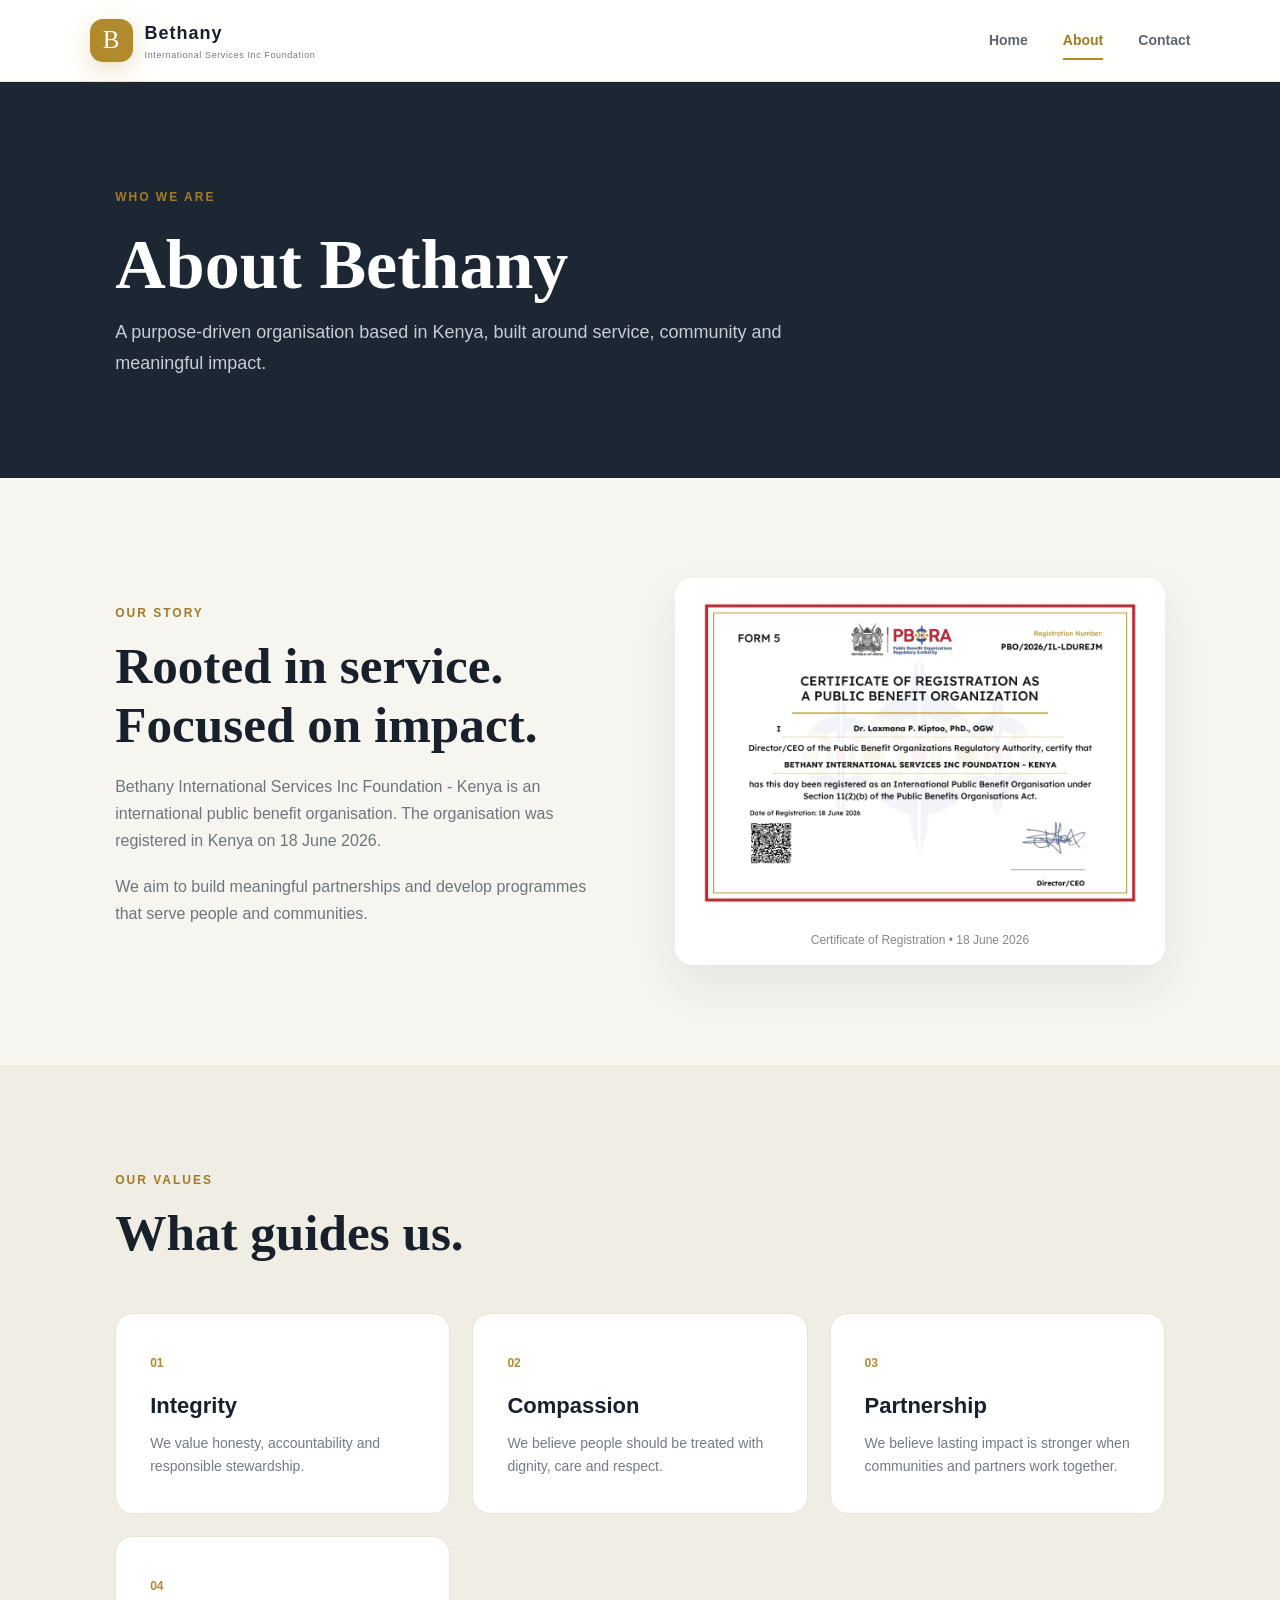
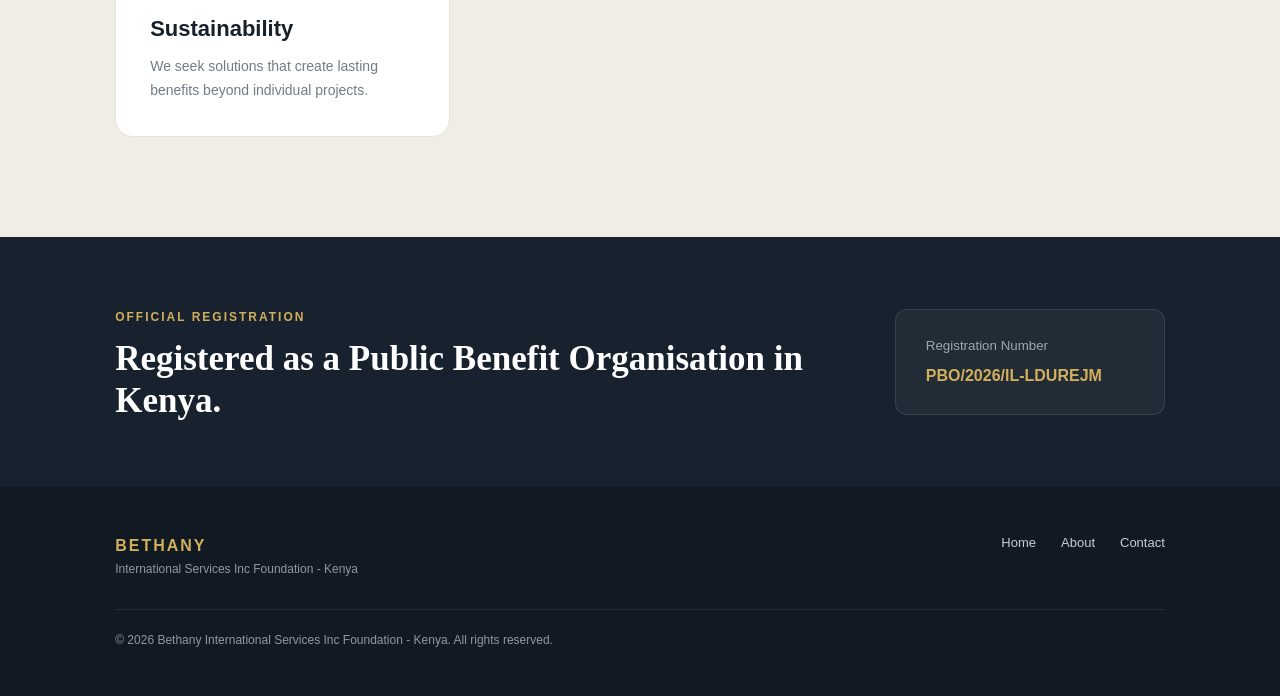
==== about.html @ 99103dca "Move About page to GitHub Pages root" ====
<!DOCTYPE html><html lang="en"><head><meta charset="UTF-8"><meta name="viewport" content="width=device-width, initial-scale=1.0"><title>About | Bethany International Services Inc Foundation</title><link rel="stylesheet" href="Bethany_International_Website/style.css"></head><body><header class="navbar"><a class="brand" href="index.html"><span class="brand-mark">B</span><span><strong>Bethany</strong><small>International Services Inc Foundation</small></span></a><button class="menu-toggle">☰</button><nav><a href="index.html">Home</a><a class="active" href="about.html">About</a><a href="contact.html">Contact</a></nav></header><section class="page-hero"><span class="eyebrow">WHO WE ARE</span><h1>About Bethany</h1><p>A purpose-driven organisation based in Kenya, built around service, community and meaningful impact.</p></section><section class="about-grid section"><div><span class="eyebrow">OUR STORY</span><h2>Rooted in service. Focused on impact.</h2><p>Bethany International Services Inc Foundation - Kenya is an international public benefit organisation. The organisation was registered in Kenya on 18 June 2026.</p><p>We aim to build meaningful partnerships and develop programmes that serve people and communities.</p></div><div class="certificate-box"><img src="Bethany_International_Website/certificate.jpg" alt="Certificate of Registration as a Public Benefit Organisation"><p>Certificate of Registration • 18 June 2026</p></div></section><section class="values section"><div class="section-heading"><span class="eyebrow">OUR VALUES</span><h2>What guides us.</h2></div><div class="cards"><article class="info-card"><span>01</span><h3>Integrity</h3><p>We value honesty, accountability and responsible stewardship.</p></article><article class="info-card"><span>02</span><h3>Compassion</h3><p>We believe people should be treated with dignity, care and respect.</p></article><article class="info-card"><span>03</span><h3>Partnership</h3><p>We believe lasting impact is stronger when communities and partners work together.</p></article><article class="info-card"><span>04</span><h3>Sustainability</h3><p>We seek solutions that create lasting benefits beyond individual projects.</p></article></div></section><section class="registration"><div><span class="eyebrow">OFFICIAL REGISTRATION</span><h2>Registered as a Public Benefit Organisation in Kenya.</h2></div><div class="reg-number"><small>Registration Number</small><strong>PBO/2026/IL-LDUREJM</strong></div></section><footer><div><strong>BETHANY</strong><p>International Services Inc Foundation - Kenya</p></div><div class="footer-links"><a href="index.html">Home</a><a href="about.html">About</a><a href="contact.html">Contact</a></div><p class="copyright">© 2026 Bethany International Services Inc Foundation - Kenya. All rights reserved.</p></footer><script src="Bethany_International_Website/script.js"></script></body></html>
---- Bethany_International_Website/style.css ----
*{box-sizing:border-box;margin:0;padding:0}html{scroll-behavior:smooth}body{font-family:'DM Sans',sans-serif;color:#17202b;background:#f7f5ef;line-height:1.7}a{text-decoration:none;color:inherit}.navbar{height:82px;padding:0 7%;display:flex;align-items:center;justify-content:space-between;background:rgba(255,255,255,.92);backdrop-filter:blur(16px);position:sticky;top:0;z-index:20;border-bottom:1px solid #e8e2d4}.brand{display:flex;align-items:center;gap:12px}.brand-mark{width:43px;height:43px;border-radius:13px;display:grid;place-items:center;background:#b28a2e;color:white;font-family:Georgia;font-size:25px;box-shadow:0 8px 25px #b28a2e44}.brand strong{display:block;font-size:18px;letter-spacing:1px}.brand small{display:block;font-size:9px;letter-spacing:.6px;color:#777}.navbar nav{display:flex;gap:35px}.navbar nav a{font-weight:600;font-size:14px;color:#5d6570;position:relative}.navbar nav a:hover,.navbar nav .active{color:#a27b27}.navbar nav .active:after{content:'';height:2px;background:#b28a2e;position:absolute;left:0;right:0;bottom:-8px}.menu-toggle{display:none;border:0;background:none;font-size:26px}.hero{min-height:650px;padding:90px 9%;display:grid;grid-template-columns:1.3fr .7fr;align-items:center;gap:60px;background:radial-gradient(circle at 80% 25%,#e8ddbd 0,#f7f5ef 35%),#f7f5ef}.eyebrow{color:#a27b27;font-size:12px;font-weight:800;letter-spacing:2px}.hero h1,.page-hero h1{font-family:'Playfair Display',serif;font-size:clamp(50px,7vw,82px);line-height:1.04;margin:20px 0}.hero h1 span{color:#a27b27}.hero p{max-width:650px;color:#65707c;font-size:18px}.hero-buttons{display:flex;gap:15px;margin-top:30px;flex-wrap:wrap}.btn{display:inline-block;padding:14px 24px;border-radius:8px;font-weight:700;transition:.25s}.btn:hover{transform:translateY(-3px)}.primary{background:#a27b27;color:white;box-shadow:0 12px 28px #a27b2733}.ghost{border:1px solid #cfc6b3;color:#4e5660}.light{background:white;color:#8d691f}.hero-card{position:relative;min-height:370px;padding:55px 40px;border-radius:28px;background:#1c2733;color:white;display:flex;flex-direction:column;justify-content:center;box-shadow:0 30px 70px #17202b35;overflow:hidden}.glow{position:absolute;width:260px;height:260px;background:#b28a2e55;filter:blur(60px);top:-90px;right:-80px}.card-icon{font-size:42px;color:#d2af5b;position:relative}.hero-card h3{font-family:'Playfair Display';font-size:35px;margin:15px 0 4px;position:relative}.hero-card p,.hero-card span{color:#bdc5cc;position:relative}.line{width:65px;height:3px;background:#b28a2e;margin:28px 0}.stats{display:grid;grid-template-columns:repeat(4,1fr);background:#1c2733;color:white;padding:32px 9%;gap:20px}.stats div{border-right:1px solid #ffffff22;padding-left:25px}.stats div:last-child{border:0}.stats strong{display:block;font-family:'Playfair Display';font-size:25px;color:#d2af5b}.stats span{font-size:12px;color:#aeb7c0}.section{padding:100px 9%}.section-heading{max-width:700px;margin-bottom:50px}.section h2,.split-content h2,.contact-info h2{font-family:'Playfair Display';font-size:clamp(35px,4vw,52px);line-height:1.15;margin:12px 0 18px}.section-heading p,.split-content p,.contact-info>p{color:#6c747c}.cards{display:grid;grid-template-columns:repeat(3,1fr);gap:22px}.info-card{background:white;border:1px solid #e9e4d9;border-radius:18px;padding:34px;transition:.3s}.info-card:hover{transform:translateY(-7px);box-shadow:0 18px 40px #17202b13}.info-card span{color:#b28a2e;font-size:12px;font-weight:bold}.info-card h3{font-size:22px;margin:12px 0 7px}.info-card p{color:#737b84;font-size:14px}.split-section{display:grid;grid-template-columns:1fr 1fr;min-height:520px}.split-image{background:linear-gradient(135deg,#263544,#a27b27);position:relative;overflow:hidden}.split-image:before{content:'BETHANY';position:absolute;font-family:'Playfair Display';font-size:100px;font-weight:bold;color:#ffffff10;transform:rotate(-25deg);top:120px;left:10px}.quote{position:absolute;bottom:60px;left:12%;right:12%;font-family:'Playfair Display';font-size:28px;color:white;line-height:1.35}.split-content{padding:90px 12%;background:#fff}.text-link{display:inline-block;color:#9a7428;font-weight:bold;margin-top:20px}.cta{padding:100px 9%;text-align:center;background:#a27b27;color:white}.cta .eyebrow{color:#f4dfaa}.cta h2{font-family:'Playfair Display';font-size:clamp(34px,5vw,58px);max-width:800px;margin:15px auto 30px;line-height:1.1}.page-hero{padding:100px 9%;background:#1c2733;color:white}.page-hero h1{font-size:clamp(45px,6vw,70px);margin-bottom:15px}.page-hero p{max-width:700px;color:#c6cdd3;font-size:18px}.about-grid{display:grid;grid-template-columns:1fr 1fr;gap:70px;align-items:center}.about-grid p{color:#6d757d;margin:0 0 18px}.certificate-box{background:white;padding:15px;border-radius:18px;box-shadow:0 20px 50px #17202b15}.certificate-box img{display:block;width:100%;border-radius:8px}.certificate-box p{font-size:12px!important;text-align:center;margin:12px 0 0!important;color:#888!important}.values{background:#f0ede5}.cards .info-card:nth-child(4){grid-column:auto}.registration{padding:65px 9%;background:#17222e;color:white;display:flex;justify-content:space-between;align-items:center;gap:30px}.registration h2{font-family:'Playfair Display';font-size:35px;max-width:750px;line-height:1.2;margin-top:8px}.registration .eyebrow{color:#d2af5b}.reg-number{background:#ffffff0c;border:1px solid #ffffff18;padding:25px 30px;border-radius:12px;min-width:270px}.reg-number small{display:block;color:#9da8b1}.reg-number strong{display:block;color:#d2af5b;margin-top:5px}.contact-section{display:grid;grid-template-columns:.8fr 1.2fr;gap:80px}.contact-item{display:flex;gap:15px;align-items:center;margin-top:28px}.contact-item>span{width:45px;height:45px;display:grid;place-items:center;background:#efe6d0;color:#987225;border-radius:50%}.contact-item small,.contact-item strong{display:block}.contact-item small{font-size:11px;color:#8a9096;text-transform:uppercase;letter-spacing:1px}.contact-form{background:white;padding:35px;border-radius:20px;box-shadow:0 20px 50px #17202b12}.contact-form label{display:block;font-size:13px;font-weight:700;margin-bottom:17px}.contact-form input,.contact-form textarea{display:block;width:100%;margin-top:7px;border:1px solid #ddd8ce;border-radius:8px;padding:14px;font:inherit;outline:none;background:#fcfbf8}.contact-form input:focus,.contact-form textarea:focus{border-color:#b28a2e}.contact-form textarea{resize:vertical}.form-message{margin-top:12px;color:#a27b27;font-size:13px}.map-placeholder{min-height:280px;background:linear-gradient(120deg,#d9d1bf,#eee9de);display:grid;place-items:center;text-align:center;padding:50px}.map-placeholder h2{font-family:'Playfair Display';font-size:38px}.map-placeholder p{color:#69717a}footer{background:#111a23;color:white;padding:45px 9%;display:grid;grid-template-columns:1fr auto;gap:30px}footer strong{color:#d2af5b;letter-spacing:2px}footer p{color:#9099a2;font-size:12px}.footer-links{display:flex;gap:25px}.footer-links a{font-size:13px;color:#c7cdd2}.copyright{grid-column:1/-1;border-top:1px solid #ffffff12;padding-top:20px}@media(max-width:800px){.navbar{padding:0 5%}.menu-toggle{display:block}.navbar nav{display:none;position:absolute;top:82px;left:0;right:0;background:white;padding:20px 7%;flex-direction:column;gap:18px;box-shadow:0 15px 30px #0001}.navbar nav.open{display:flex}.hero,.about-grid,.contact-section,.split-section{grid-template-columns:1fr}.hero{padding:65px 7%}.hero-card{min-height:300px}.stats{grid-template-columns:1fr 1fr;padding:28px 7%}.stats div:nth-child(2){border:0}.section{padding:70px 7%}.cards{grid-template-columns:1fr}.split-image{min-height:380px}.split-content{padding:65px 8%}.page-hero{padding:70px 7%}.registration{padding:55px 7%;display:block}.reg-number{margin-top:25px}.contact-section{gap:45px}footer{grid-template-columns:1fr;padding:40px 7%}.footer-links{flex-wrap:wrap}.copyright{grid-column:auto}.brand small{display:none}}
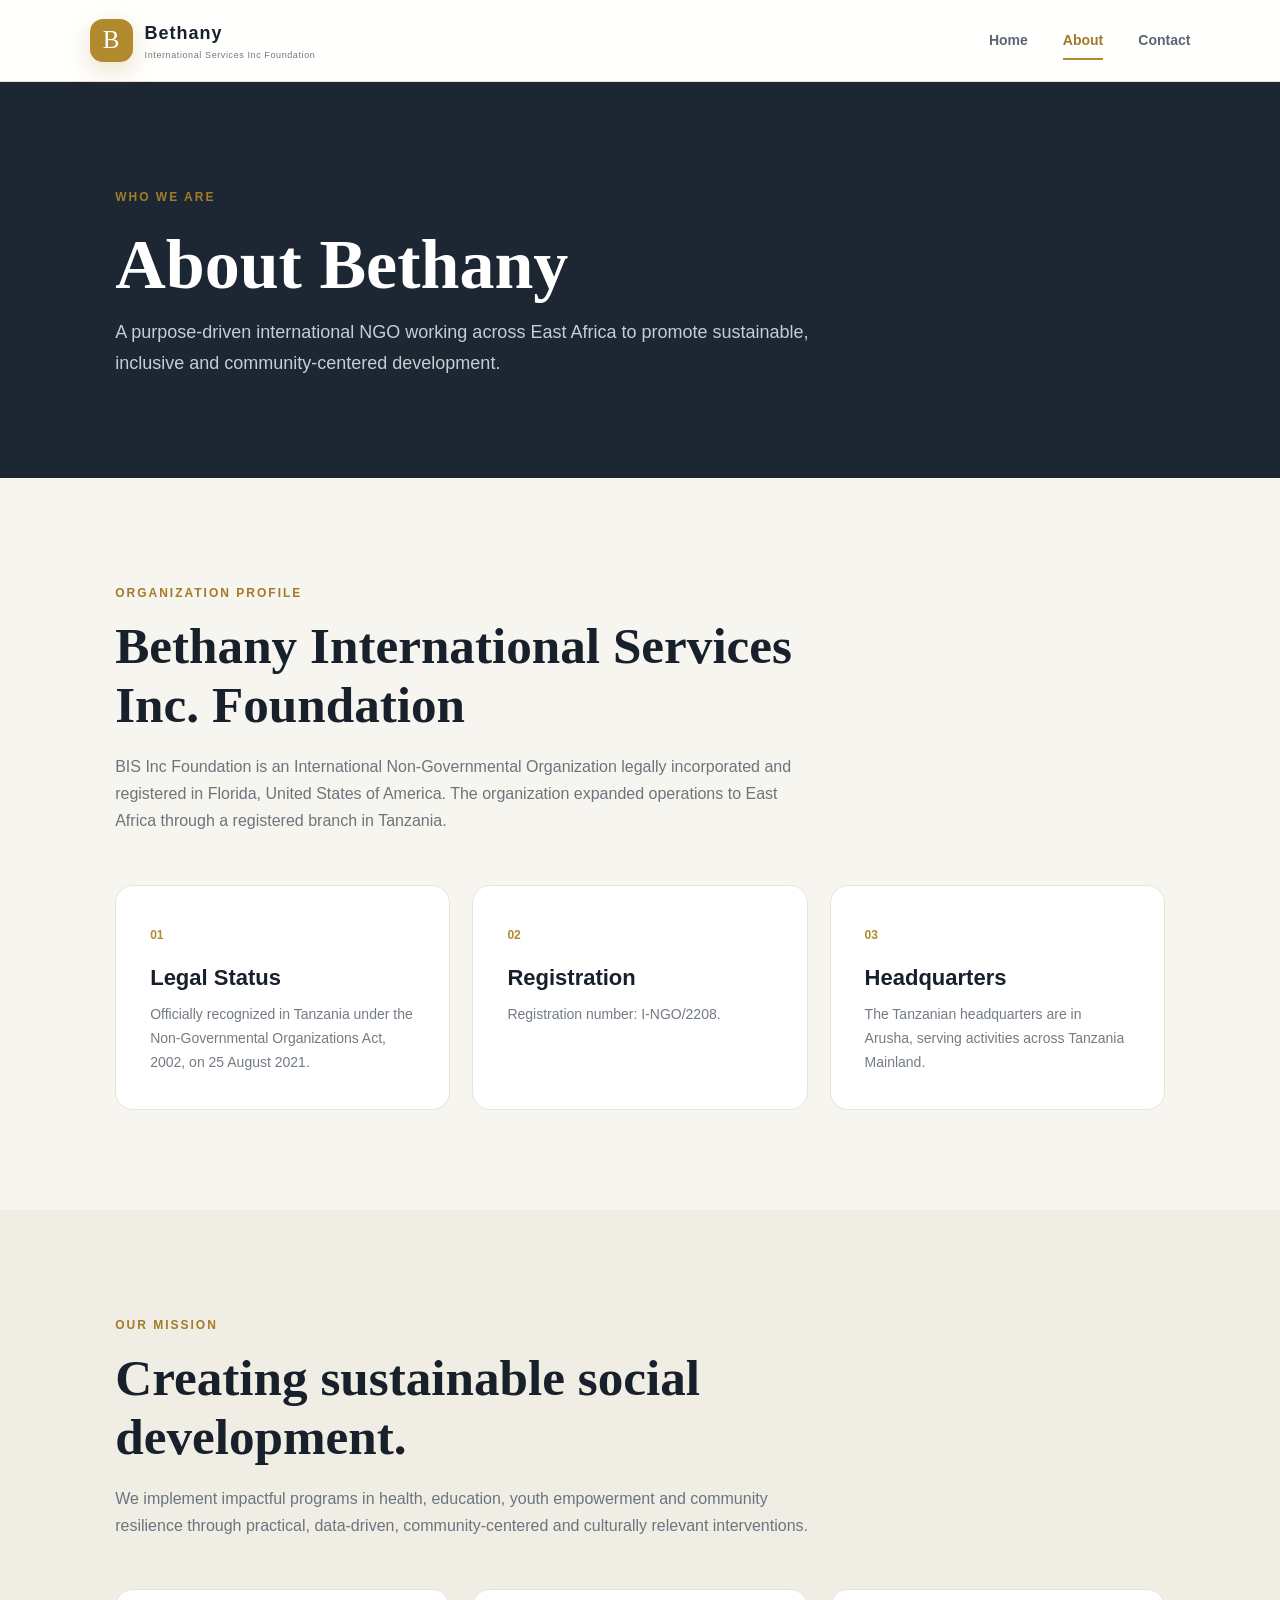
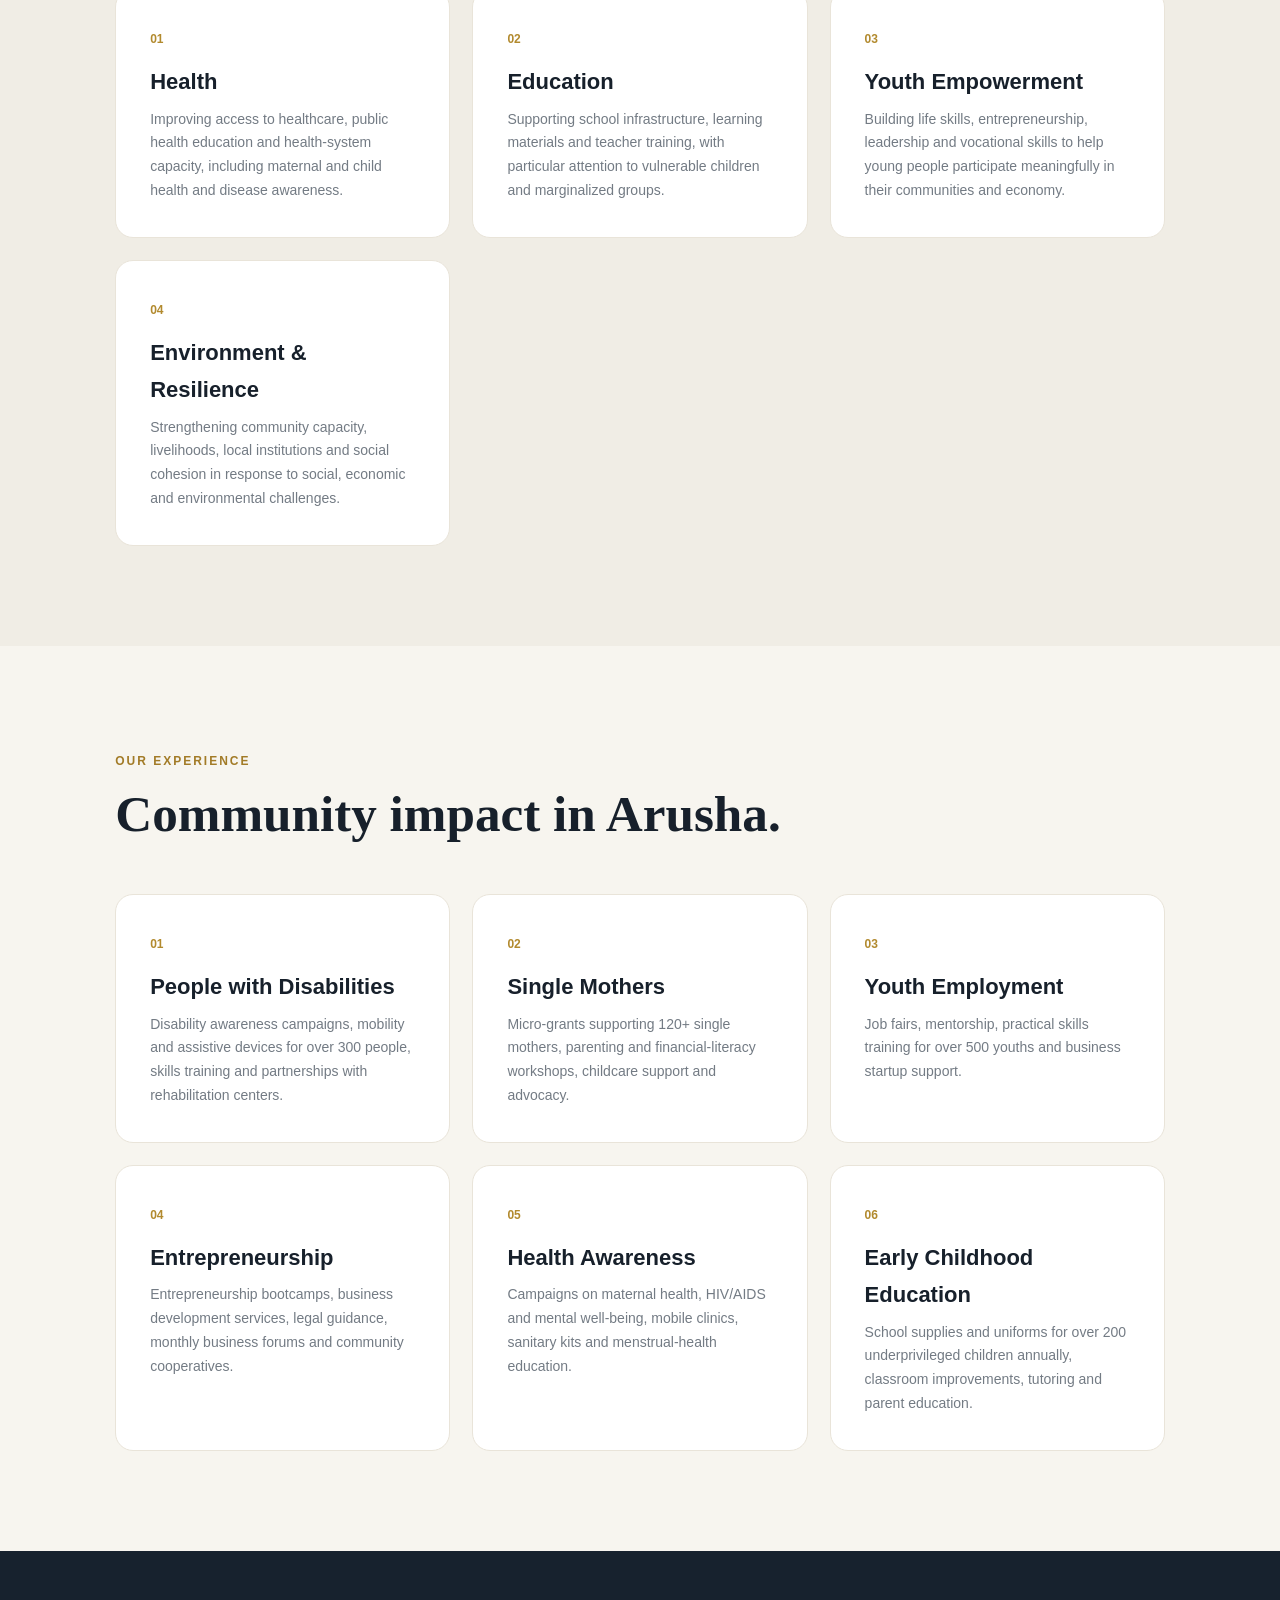
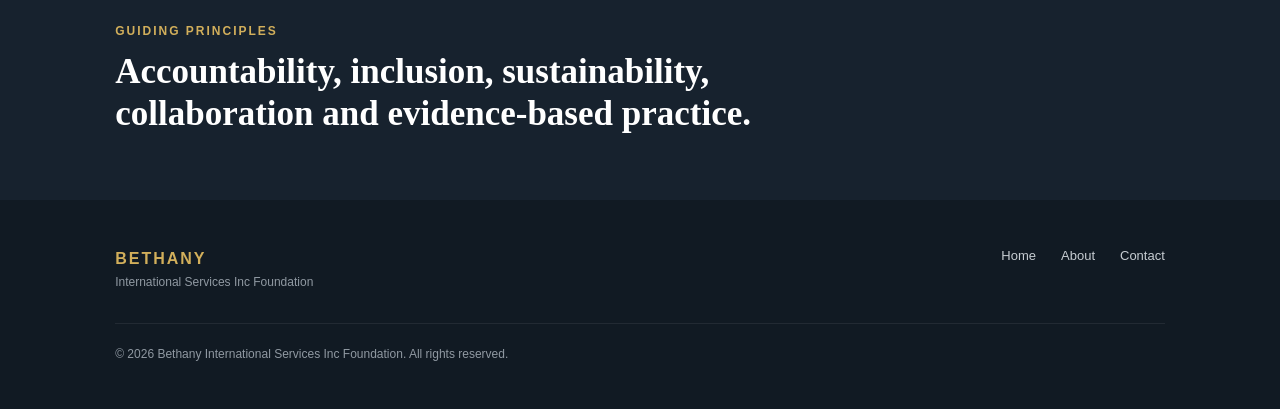
==== commit 79f2e232: "Add full Bethany organizational profile from supplied profile" ====
--- a/about.html
+++ b/about.html
@@ -1 +1 @@
-<!DOCTYPE html><html lang="en"><head><meta charset="UTF-8"><meta name="viewport" content="width=device-width, initial-scale=1.0"><title>About | Bethany International Services Inc Foundation</title><link rel="stylesheet" href="Bethany_International_Website/style.css"></head><body><header class="navbar"><a class="brand" href="index.html"><span class="brand-mark">B</span><span><strong>Bethany</strong><small>International Services Inc Foundation</small></span></a><button class="menu-toggle">☰</button><nav><a href="index.html">Home</a><a class="active" href="about.html">About</a><a href="contact.html">Contact</a></nav></header><section class="page-hero"><span class="eyebrow">WHO WE ARE</span><h1>About Bethany</h1><p>A purpose-driven organisation based in Kenya, built around service, community and meaningful impact.</p></section><section class="about-grid section"><div><span class="eyebrow">OUR STORY</span><h2>Rooted in service. Focused on impact.</h2><p>Bethany International Services Inc Foundation - Kenya is an international public benefit organisation. The organisation was registered in Kenya on 18 June 2026.</p><p>We aim to build meaningful partnerships and develop programmes that serve people and communities.</p></div><div class="certificate-box"><img src="Bethany_International_Website/certificate.jpg" alt="Certificate of Registration as a Public Benefit Organisation"><p>Certificate of Registration • 18 June 2026</p></div></section><section class="values section"><div class="section-heading"><span class="eyebrow">OUR VALUES</span><h2>What guides us.</h2></div><div class="cards"><article class="info-card"><span>01</span><h3>Integrity</h3><p>We value honesty, accountability and responsible stewardship.</p></article><article class="info-card"><span>02</span><h3>Compassion</h3><p>We believe people should be treated with dignity, care and respect.</p></article><article class="info-card"><span>03</span><h3>Partnership</h3><p>We believe lasting impact is stronger when communities and partners work together.</p></article><article class="info-card"><span>04</span><h3>Sustainability</h3><p>We seek solutions that create lasting benefits beyond individual projects.</p></article></div></section><section class="registration"><div><span class="eyebrow">OFFICIAL REGISTRATION</span><h2>Registered as a Public Benefit Organisation in Kenya.</h2></div><div class="reg-number"><small>Registration Number</small><strong>PBO/2026/IL-LDUREJM</strong></div></section><footer><div><strong>BETHANY</strong><p>International Services Inc Foundation - Kenya</p></div><div class="footer-links"><a href="index.html">Home</a><a href="about.html">About</a><a href="contact.html">Contact</a></div><p class="copyright">© 2026 Bethany International Services Inc Foundation - Kenya. All rights reserved.</p></footer><script src="Bethany_International_Website/script.js"></script></body></html>+<!DOCTYPE html><html lang="en"><head><meta charset="UTF-8"><meta name="viewport" content="width=device-width,initial-scale=1.0"><title>About | Bethany International Services Inc Foundation</title><link rel="stylesheet" href="Bethany_International_Website/style.css"></head><body><header class="navbar"><a class="brand" href="index.html"><span class="brand-mark">B</span><span><strong>Bethany</strong><small>International Services Inc Foundation</small></span></a><button class="menu-toggle">☰</button><nav><a href="index.html">Home</a><a class="active" href="about.html">About</a><a href="contact.html">Contact</a></nav></header><section class="page-hero"><span class="eyebrow">WHO WE ARE</span><h1>About Bethany</h1><p>A purpose-driven international NGO working across East Africa to promote sustainable, inclusive and community-centered development.</p></section><section class="section"><div class="section-heading"><span class="eyebrow">ORGANIZATION PROFILE</span><h2>Bethany International Services Inc. Foundation</h2><p>BIS Inc Foundation is an International Non-Governmental Organization legally incorporated and registered in Florida, United States of America. The organization expanded operations to East Africa through a registered branch in Tanzania.</p></div><div class="cards"><article class="info-card"><span>01</span><h3>Legal Status</h3><p>Officially recognized in Tanzania under the Non-Governmental Organizations Act, 2002, on 25 August 2021.</p></article><article class="info-card"><span>02</span><h3>Registration</h3><p>Registration number: I-NGO/2208.</p></article><article class="info-card"><span>03</span><h3>Headquarters</h3><p>The Tanzanian headquarters are in Arusha, serving activities across Tanzania Mainland.</p></article></div></section><section class="section values"><div class="section-heading"><span class="eyebrow">OUR MISSION</span><h2>Creating sustainable social development.</h2><p>We implement impactful programs in health, education, youth empowerment and community resilience through practical, data-driven, community-centered and culturally relevant interventions.</p></div><div class="cards"><article class="info-card"><span>01</span><h3>Health</h3><p>Improving access to healthcare, public health education and health-system capacity, including maternal and child health and disease awareness.</p></article><article class="info-card"><span>02</span><h3>Education</h3><p>Supporting school infrastructure, learning materials and teacher training, with particular attention to vulnerable children and marginalized groups.</p></article><article class="info-card"><span>03</span><h3>Youth Empowerment</h3><p>Building life skills, entrepreneurship, leadership and vocational skills to help young people participate meaningfully in their communities and economy.</p></article><article class="info-card"><span>04</span><h3>Environment & Resilience</h3><p>Strengthening community capacity, livelihoods, local institutions and social cohesion in response to social, economic and environmental challenges.</p></article></div></section><section class="section"><div class="section-heading"><span class="eyebrow">OUR EXPERIENCE</span><h2>Community impact in Arusha.</h2></div><div class="cards"><article class="info-card"><span>01</span><h3>People with Disabilities</h3><p>Disability awareness campaigns, mobility and assistive devices for over 300 people, skills training and partnerships with rehabilitation centers.</p></article><article class="info-card"><span>02</span><h3>Single Mothers</h3><p>Micro-grants supporting 120+ single mothers, parenting and financial-literacy workshops, childcare support and advocacy.</p></article><article class="info-card"><span>03</span><h3>Youth Employment</h3><p>Job fairs, mentorship, practical skills training for over 500 youths and business startup support.</p></article><article class="info-card"><span>04</span><h3>Entrepreneurship</h3><p>Entrepreneurship bootcamps, business development services, legal guidance, monthly business forums and community cooperatives.</p></article><article class="info-card"><span>05</span><h3>Health Awareness</h3><p>Campaigns on maternal health, HIV/AIDS and mental well-being, mobile clinics, sanitary kits and menstrual-health education.</p></article><article class="info-card"><span>06</span><h3>Early Childhood Education</h3><p>School supplies and uniforms for over 200 underprivileged children annually, classroom improvements, tutoring and parent education.</p></article></div></section><section class="registration"><div><span class="eyebrow">GUIDING PRINCIPLES</span><h2>Accountability, inclusion, sustainability, collaboration and evidence-based practice.</h2></div></section><footer><div><strong>BETHANY</strong><p>International Services Inc Foundation</p></div><div class="footer-links"><a href="index.html">Home</a><a href="about.html">About</a><a href="contact.html">Contact</a></div><p class="copyright">© 2026 Bethany International Services Inc Foundation. All rights reserved.</p></div></footer><script src="Bethany_International_Website/script.js"></script></body></html>
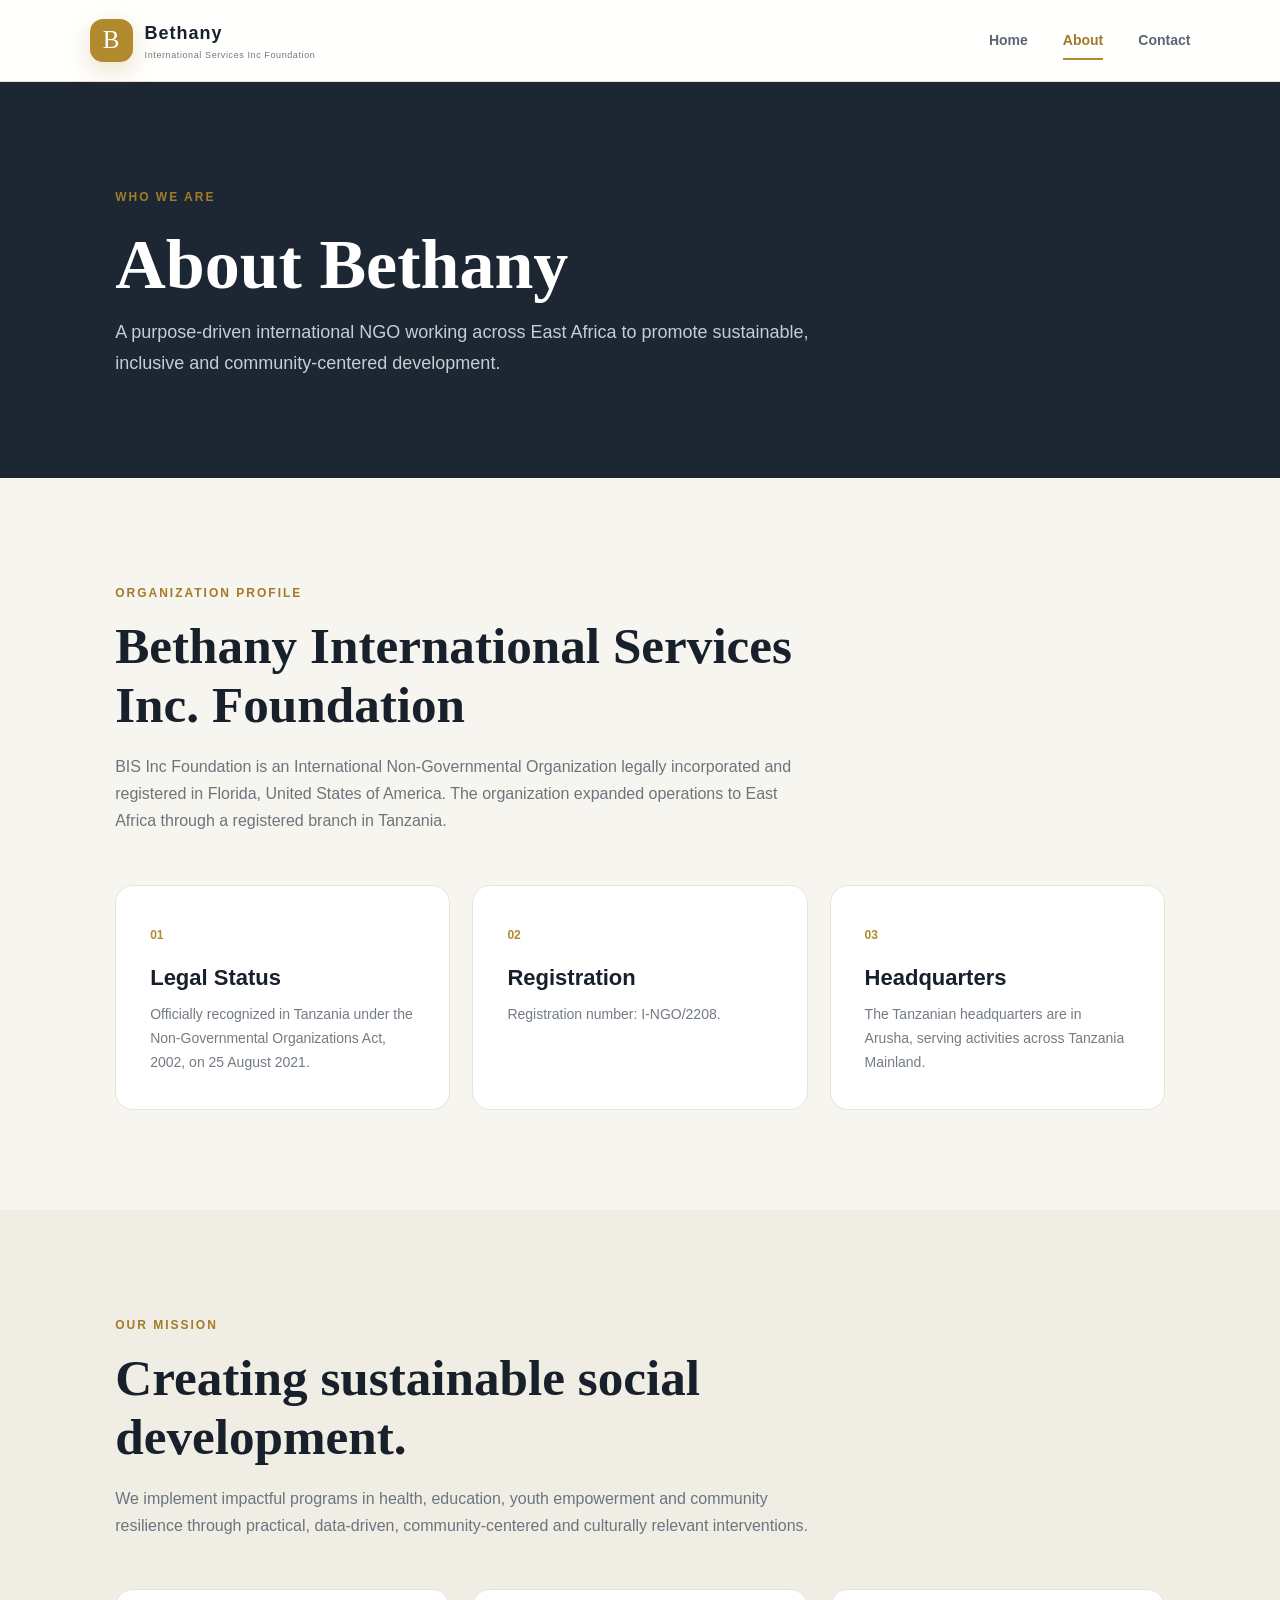
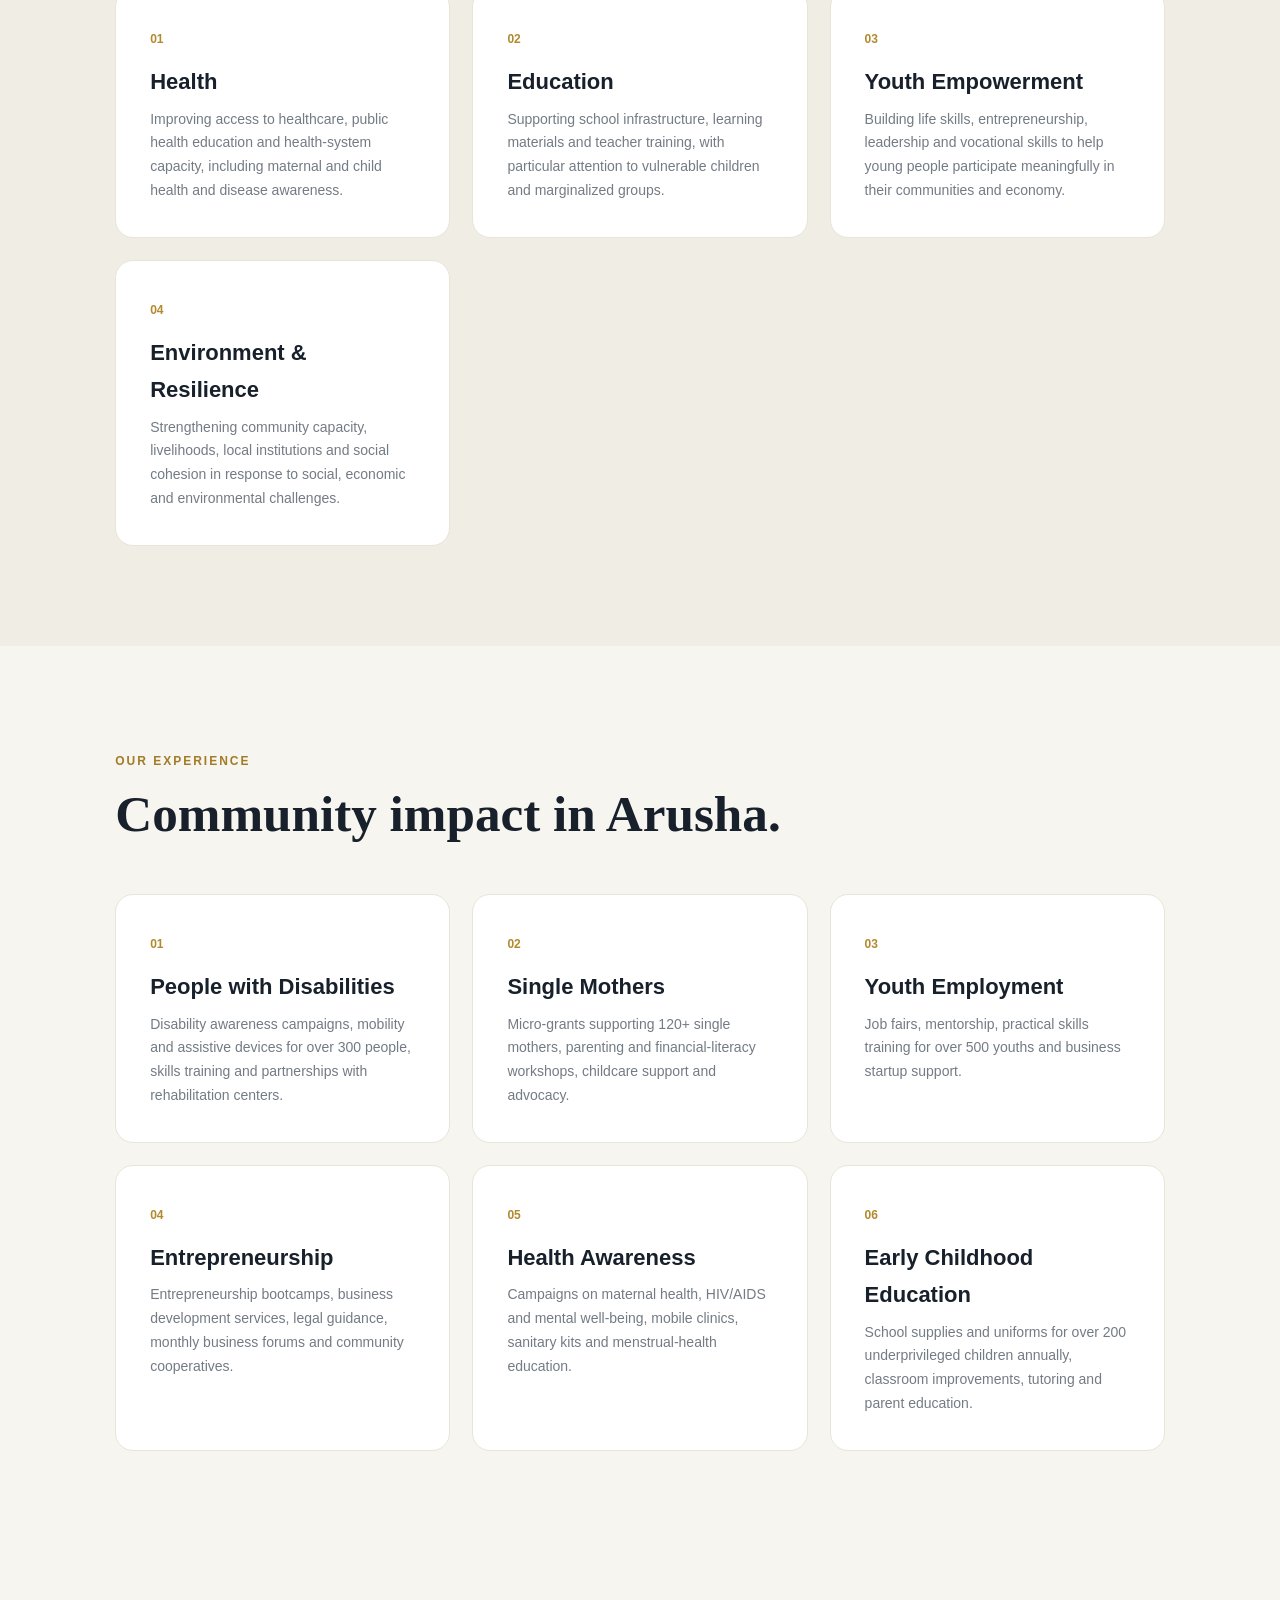
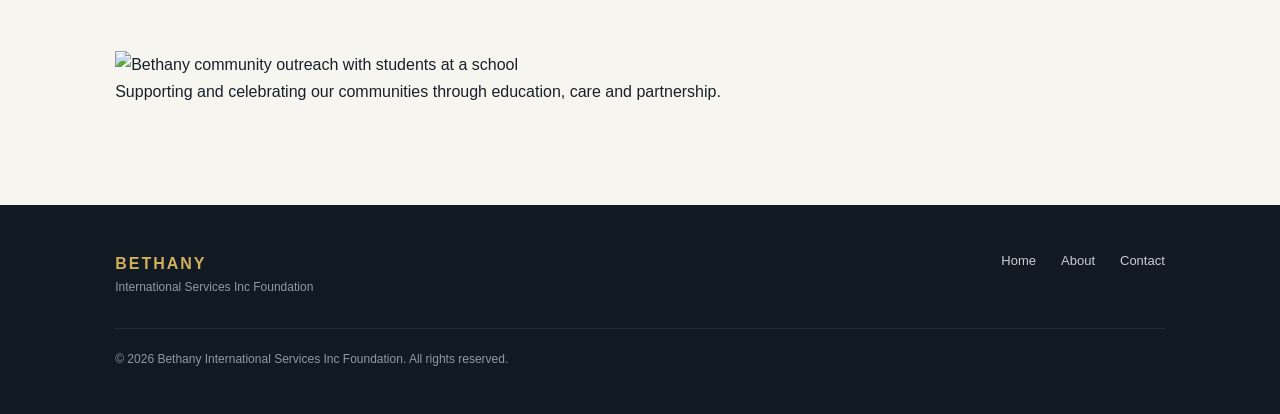
==== commit 2533dc7b: "Replace About page certificate section with community photo" ====
--- a/about.html
+++ b/about.html
@@ -1 +1 @@
-<!DOCTYPE html><html lang="en"><head><meta charset="UTF-8"><meta name="viewport" content="width=device-width,initial-scale=1.0"><title>About | Bethany International Services Inc Foundation</title><link rel="stylesheet" href="Bethany_International_Website/style.css"></head><body><header class="navbar"><a class="brand" href="index.html"><span class="brand-mark">B</span><span><strong>Bethany</strong><small>International Services Inc Foundation</small></span></a><button class="menu-toggle">☰</button><nav><a href="index.html">Home</a><a class="active" href="about.html">About</a><a href="contact.html">Contact</a></nav></header><section class="page-hero"><span class="eyebrow">WHO WE ARE</span><h1>About Bethany</h1><p>A purpose-driven international NGO working across East Africa to promote sustainable, inclusive and community-centered development.</p></section><section class="section"><div class="section-heading"><span class="eyebrow">ORGANIZATION PROFILE</span><h2>Bethany International Services Inc. Foundation</h2><p>BIS Inc Foundation is an International Non-Governmental Organization legally incorporated and registered in Florida, United States of America. The organization expanded operations to East Africa through a registered branch in Tanzania.</p></div><div class="cards"><article class="info-card"><span>01</span><h3>Legal Status</h3><p>Officially recognized in Tanzania under the Non-Governmental Organizations Act, 2002, on 25 August 2021.</p></article><article class="info-card"><span>02</span><h3>Registration</h3><p>Registration number: I-NGO/2208.</p></article><article class="info-card"><span>03</span><h3>Headquarters</h3><p>The Tanzanian headquarters are in Arusha, serving activities across Tanzania Mainland.</p></article></div></section><section class="section values"><div class="section-heading"><span class="eyebrow">OUR MISSION</span><h2>Creating sustainable social development.</h2><p>We implement impactful programs in health, education, youth empowerment and community resilience through practical, data-driven, community-centered and culturally relevant interventions.</p></div><div class="cards"><article class="info-card"><span>01</span><h3>Health</h3><p>Improving access to healthcare, public health education and health-system capacity, including maternal and child health and disease awareness.</p></article><article class="info-card"><span>02</span><h3>Education</h3><p>Supporting school infrastructure, learning materials and teacher training, with particular attention to vulnerable children and marginalized groups.</p></article><article class="info-card"><span>03</span><h3>Youth Empowerment</h3><p>Building life skills, entrepreneurship, leadership and vocational skills to help young people participate meaningfully in their communities and economy.</p></article><article class="info-card"><span>04</span><h3>Environment & Resilience</h3><p>Strengthening community capacity, livelihoods, local institutions and social cohesion in response to social, economic and environmental challenges.</p></article></div></section><section class="section"><div class="section-heading"><span class="eyebrow">OUR EXPERIENCE</span><h2>Community impact in Arusha.</h2></div><div class="cards"><article class="info-card"><span>01</span><h3>People with Disabilities</h3><p>Disability awareness campaigns, mobility and assistive devices for over 300 people, skills training and partnerships with rehabilitation centers.</p></article><article class="info-card"><span>02</span><h3>Single Mothers</h3><p>Micro-grants supporting 120+ single mothers, parenting and financial-literacy workshops, childcare support and advocacy.</p></article><article class="info-card"><span>03</span><h3>Youth Employment</h3><p>Job fairs, mentorship, practical skills training for over 500 youths and business startup support.</p></article><article class="info-card"><span>04</span><h3>Entrepreneurship</h3><p>Entrepreneurship bootcamps, business development services, legal guidance, monthly business forums and community cooperatives.</p></article><article class="info-card"><span>05</span><h3>Health Awareness</h3><p>Campaigns on maternal health, HIV/AIDS and mental well-being, mobile clinics, sanitary kits and menstrual-health education.</p></article><article class="info-card"><span>06</span><h3>Early Childhood Education</h3><p>School supplies and uniforms for over 200 underprivileged children annually, classroom improvements, tutoring and parent education.</p></article></div></section><section class="registration"><div><span class="eyebrow">GUIDING PRINCIPLES</span><h2>Accountability, inclusion, sustainability, collaboration and evidence-based practice.</h2></div></section><footer><div><strong>BETHANY</strong><p>International Services Inc Foundation</p></div><div class="footer-links"><a href="index.html">Home</a><a href="about.html">About</a><a href="contact.html">Contact</a></div><p class="copyright">© 2026 Bethany International Services Inc Foundation. All rights reserved.</p></div></footer><script src="Bethany_International_Website/script.js"></script></body></html>+<!DOCTYPE html><html lang="en"><head><meta charset="UTF-8"><meta name="viewport" content="width=device-width,initial-scale=1.0"><title>About | Bethany International Services Inc Foundation</title><link rel="stylesheet" href="Bethany_International_Website/style.css"></head><body><header class="navbar"><a class="brand" href="index.html"><span class="brand-mark">B</span><span><strong>Bethany</strong><small>International Services Inc Foundation</small></span></a><button class="menu-toggle">☰</button><nav><a href="index.html">Home</a><a class="active" href="about.html">About</a><a href="contact.html">Contact</a></nav></header><section class="page-hero"><span class="eyebrow">WHO WE ARE</span><h1>About Bethany</h1><p>A purpose-driven international NGO working across East Africa to promote sustainable, inclusive and community-centered development.</p></section><section class="section"><div class="section-heading"><span class="eyebrow">ORGANIZATION PROFILE</span><h2>Bethany International Services Inc. Foundation</h2><p>BIS Inc Foundation is an International Non-Governmental Organization legally incorporated and registered in Florida, United States of America. The organization expanded operations to East Africa through a registered branch in Tanzania.</p></div><div class="cards"><article class="info-card"><span>01</span><h3>Legal Status</h3><p>Officially recognized in Tanzania under the Non-Governmental Organizations Act, 2002, on 25 August 2021.</p></article><article class="info-card"><span>02</span><h3>Registration</h3><p>Registration number: I-NGO/2208.</p></article><article class="info-card"><span>03</span><h3>Headquarters</h3><p>The Tanzanian headquarters are in Arusha, serving activities across Tanzania Mainland.</p></article></div></section><section class="section values"><div class="section-heading"><span class="eyebrow">OUR MISSION</span><h2>Creating sustainable social development.</h2><p>We implement impactful programs in health, education, youth empowerment and community resilience through practical, data-driven, community-centered and culturally relevant interventions.</p></div><div class="cards"><article class="info-card"><span>01</span><h3>Health</h3><p>Improving access to healthcare, public health education and health-system capacity, including maternal and child health and disease awareness.</p></article><article class="info-card"><span>02</span><h3>Education</h3><p>Supporting school infrastructure, learning materials and teacher training, with particular attention to vulnerable children and marginalized groups.</p></article><article class="info-card"><span>03</span><h3>Youth Empowerment</h3><p>Building life skills, entrepreneurship, leadership and vocational skills to help young people participate meaningfully in their communities and economy.</p></article><article class="info-card"><span>04</span><h3>Environment & Resilience</h3><p>Strengthening community capacity, livelihoods, local institutions and social cohesion in response to social, economic and environmental challenges.</p></article></div></section><section class="section"><div class="section-heading"><span class="eyebrow">OUR EXPERIENCE</span><h2>Community impact in Arusha.</h2></div><div class="cards"><article class="info-card"><span>01</span><h3>People with Disabilities</h3><p>Disability awareness campaigns, mobility and assistive devices for over 300 people, skills training and partnerships with rehabilitation centers.</p></article><article class="info-card"><span>02</span><h3>Single Mothers</h3><p>Micro-grants supporting 120+ single mothers, parenting and financial-literacy workshops, childcare support and advocacy.</p></article><article class="info-card"><span>03</span><h3>Youth Employment</h3><p>Job fairs, mentorship, practical skills training for over 500 youths and business startup support.</p></article><article class="info-card"><span>04</span><h3>Entrepreneurship</h3><p>Entrepreneurship bootcamps, business development services, legal guidance, monthly business forums and community cooperatives.</p></article><article class="info-card"><span>05</span><h3>Health Awareness</h3><p>Campaigns on maternal health, HIV/AIDS and mental well-being, mobile clinics, sanitary kits and menstrual-health education.</p></article><article class="info-card"><span>06</span><h3>Early Childhood Education</h3><p>School supplies and uniforms for over 200 underprivileged children annually, classroom improvements, tutoring and parent education.</p></article></div></section><section class="section"><figure class="community-photo"><img src="community-outreach.jpg" alt="Bethany community outreach with students at a school"><figcaption>Supporting and celebrating our communities through education, care and partnership.</figcaption></figure></section><footer><div><strong>BETHANY</strong><p>International Services Inc Foundation</p></div><div class="footer-links"><a href="index.html">Home</a><a href="about.html">About</a><a href="contact.html">Contact</a></div><p class="copyright">© 2026 Bethany International Services Inc Foundation. All rights reserved.</p></div></footer><script src="Bethany_International_Website/script.js"></script></body></html>
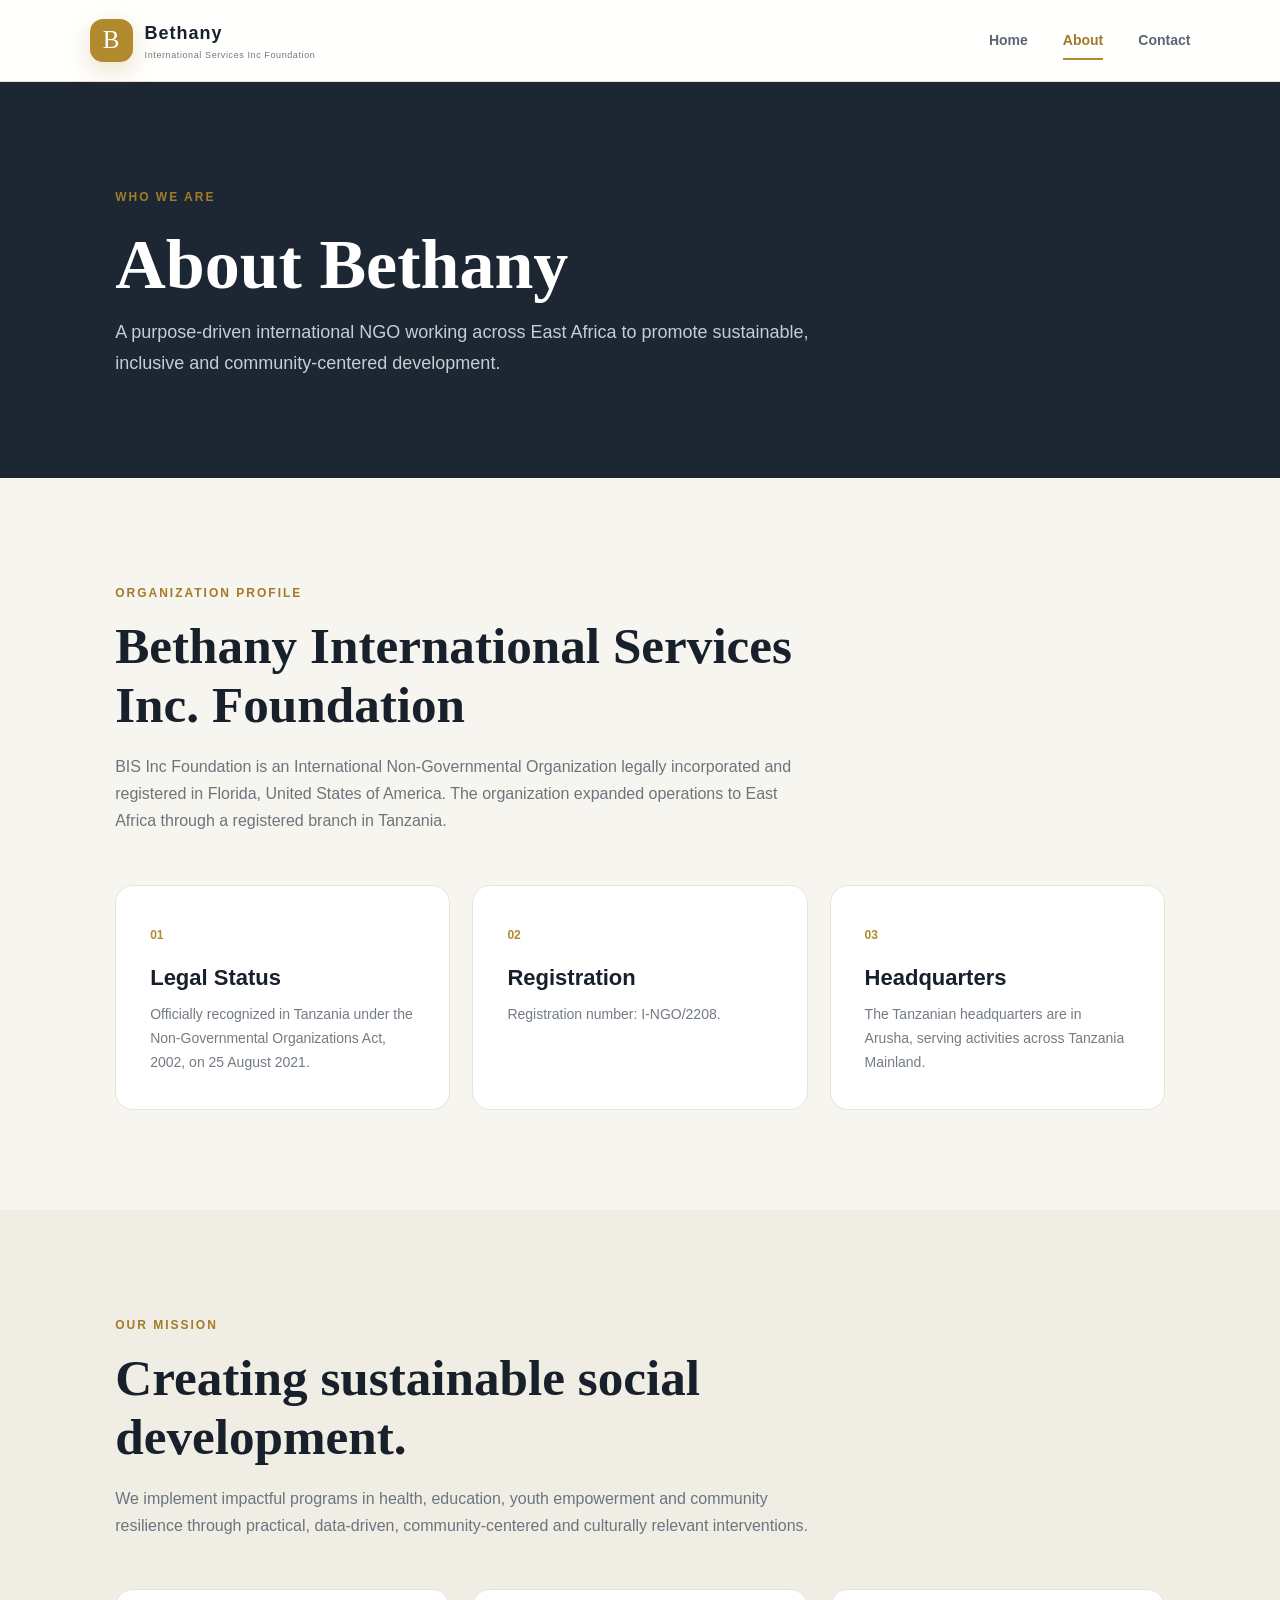
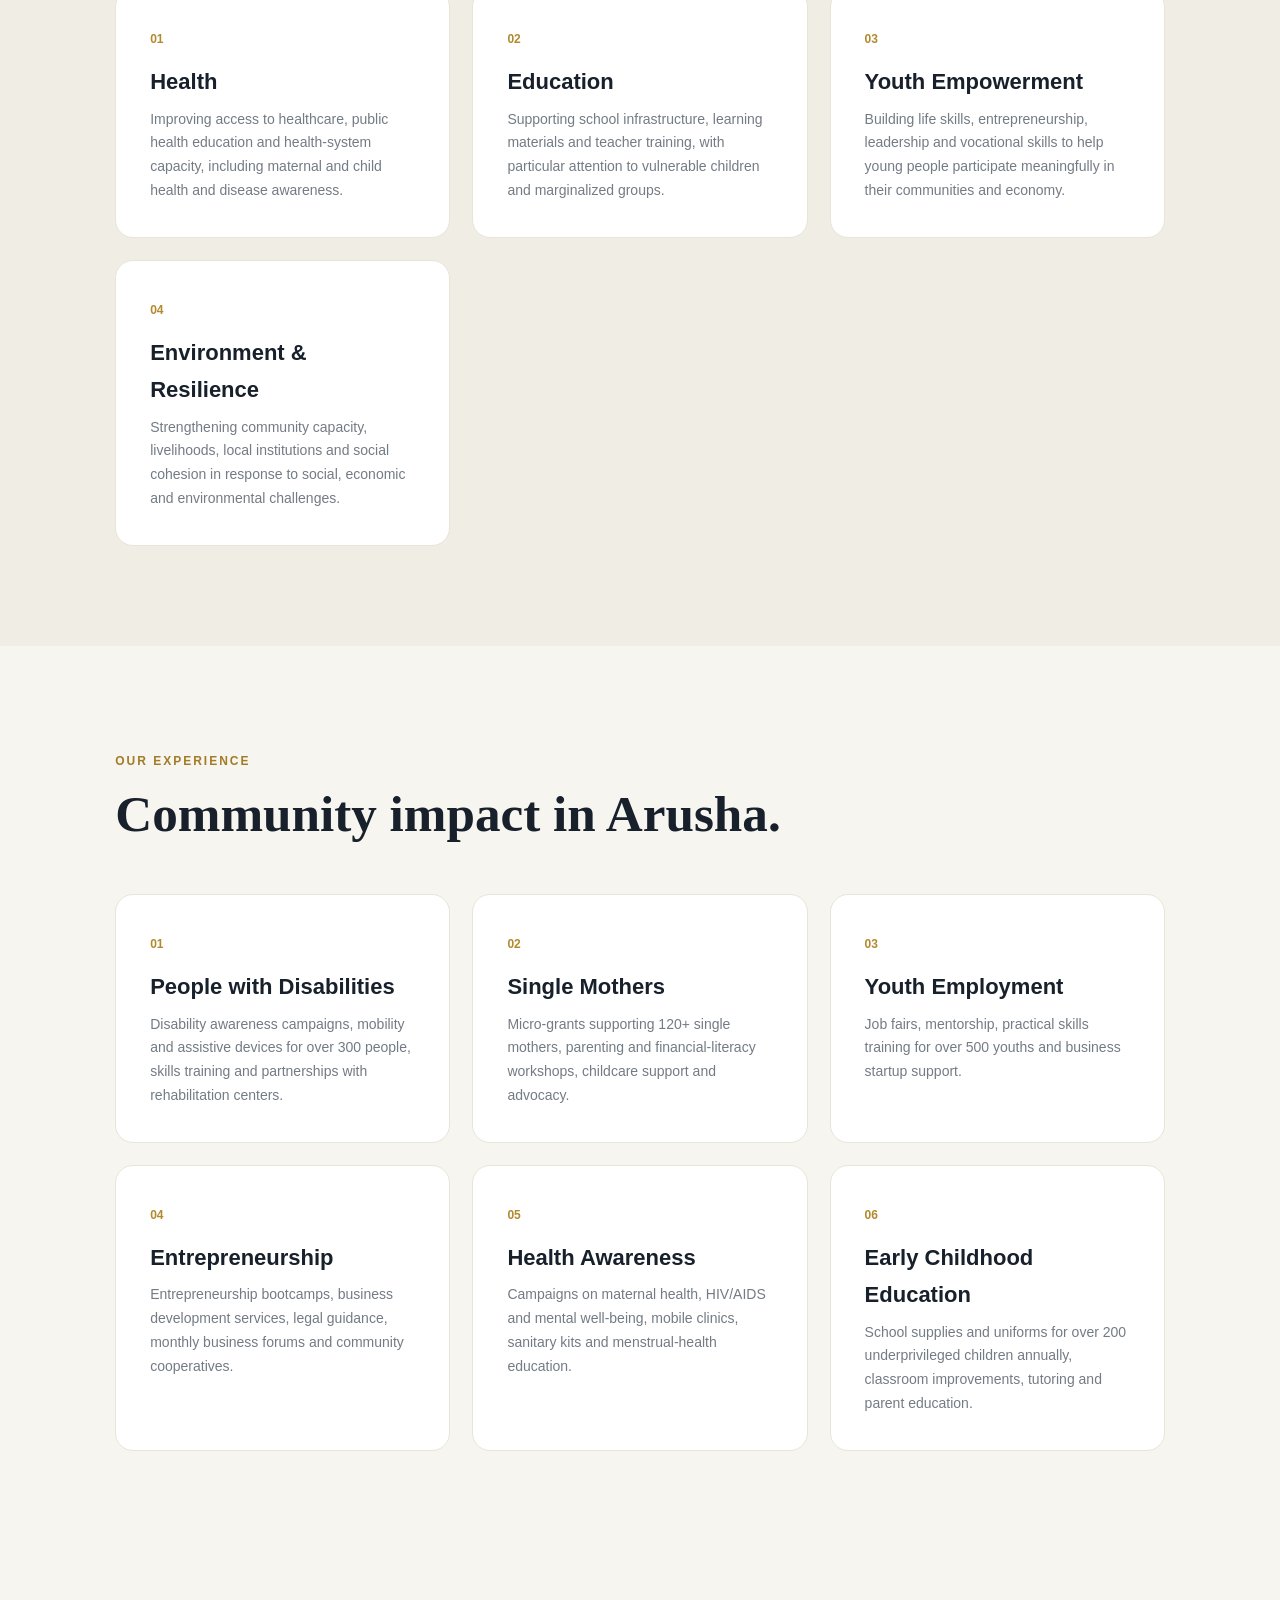
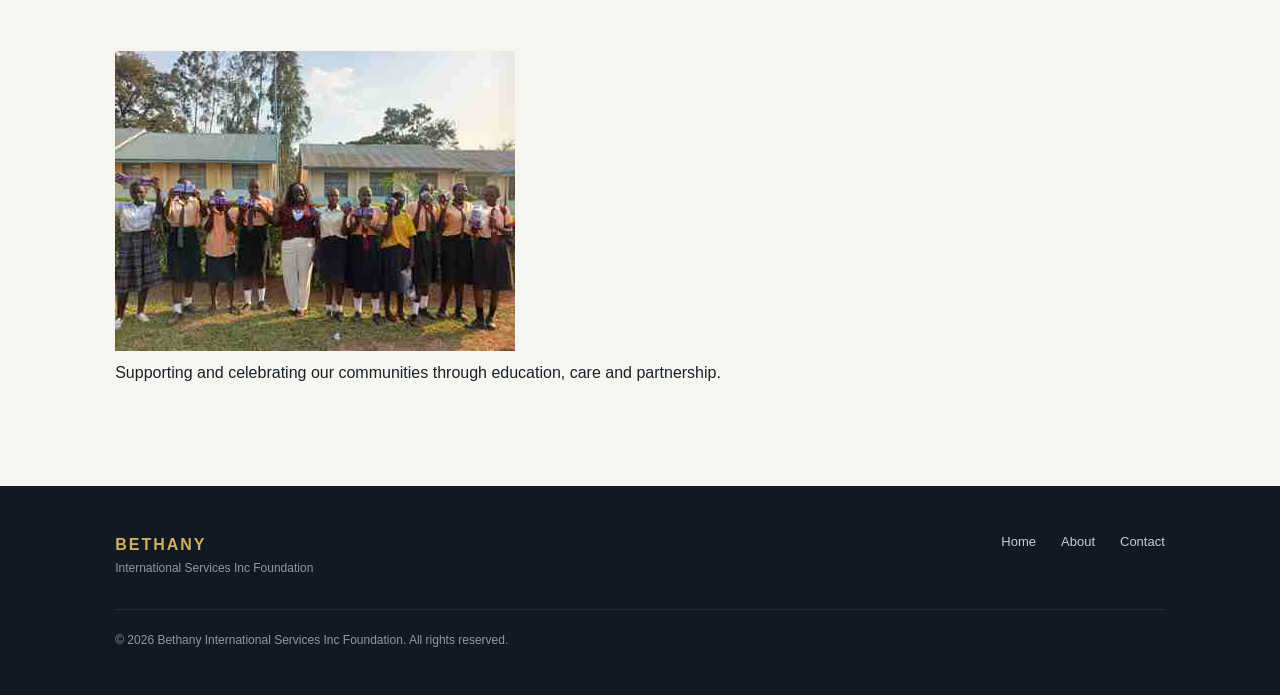
==== commit b331abe8: "Polish About page structure and community photo section" ====
--- a/about.html
+++ b/about.html
@@ -1 +1 @@
-<!DOCTYPE html><html lang="en"><head><meta charset="UTF-8"><meta name="viewport" content="width=device-width,initial-scale=1.0"><title>About | Bethany International Services Inc Foundation</title><link rel="stylesheet" href="Bethany_International_Website/style.css"></head><body><header class="navbar"><a class="brand" href="index.html"><span class="brand-mark">B</span><span><strong>Bethany</strong><small>International Services Inc Foundation</small></span></a><button class="menu-toggle">☰</button><nav><a href="index.html">Home</a><a class="active" href="about.html">About</a><a href="contact.html">Contact</a></nav></header><section class="page-hero"><span class="eyebrow">WHO WE ARE</span><h1>About Bethany</h1><p>A purpose-driven international NGO working across East Africa to promote sustainable, inclusive and community-centered development.</p></section><section class="section"><div class="section-heading"><span class="eyebrow">ORGANIZATION PROFILE</span><h2>Bethany International Services Inc. Foundation</h2><p>BIS Inc Foundation is an International Non-Governmental Organization legally incorporated and registered in Florida, United States of America. The organization expanded operations to East Africa through a registered branch in Tanzania.</p></div><div class="cards"><article class="info-card"><span>01</span><h3>Legal Status</h3><p>Officially recognized in Tanzania under the Non-Governmental Organizations Act, 2002, on 25 August 2021.</p></article><article class="info-card"><span>02</span><h3>Registration</h3><p>Registration number: I-NGO/2208.</p></article><article class="info-card"><span>03</span><h3>Headquarters</h3><p>The Tanzanian headquarters are in Arusha, serving activities across Tanzania Mainland.</p></article></div></section><section class="section values"><div class="section-heading"><span class="eyebrow">OUR MISSION</span><h2>Creating sustainable social development.</h2><p>We implement impactful programs in health, education, youth empowerment and community resilience through practical, data-driven, community-centered and culturally relevant interventions.</p></div><div class="cards"><article class="info-card"><span>01</span><h3>Health</h3><p>Improving access to healthcare, public health education and health-system capacity, including maternal and child health and disease awareness.</p></article><article class="info-card"><span>02</span><h3>Education</h3><p>Supporting school infrastructure, learning materials and teacher training, with particular attention to vulnerable children and marginalized groups.</p></article><article class="info-card"><span>03</span><h3>Youth Empowerment</h3><p>Building life skills, entrepreneurship, leadership and vocational skills to help young people participate meaningfully in their communities and economy.</p></article><article class="info-card"><span>04</span><h3>Environment & Resilience</h3><p>Strengthening community capacity, livelihoods, local institutions and social cohesion in response to social, economic and environmental challenges.</p></article></div></section><section class="section"><div class="section-heading"><span class="eyebrow">OUR EXPERIENCE</span><h2>Community impact in Arusha.</h2></div><div class="cards"><article class="info-card"><span>01</span><h3>People with Disabilities</h3><p>Disability awareness campaigns, mobility and assistive devices for over 300 people, skills training and partnerships with rehabilitation centers.</p></article><article class="info-card"><span>02</span><h3>Single Mothers</h3><p>Micro-grants supporting 120+ single mothers, parenting and financial-literacy workshops, childcare support and advocacy.</p></article><article class="info-card"><span>03</span><h3>Youth Employment</h3><p>Job fairs, mentorship, practical skills training for over 500 youths and business startup support.</p></article><article class="info-card"><span>04</span><h3>Entrepreneurship</h3><p>Entrepreneurship bootcamps, business development services, legal guidance, monthly business forums and community cooperatives.</p></article><article class="info-card"><span>05</span><h3>Health Awareness</h3><p>Campaigns on maternal health, HIV/AIDS and mental well-being, mobile clinics, sanitary kits and menstrual-health education.</p></article><article class="info-card"><span>06</span><h3>Early Childhood Education</h3><p>School supplies and uniforms for over 200 underprivileged children annually, classroom improvements, tutoring and parent education.</p></article></div></section><section class="section"><figure class="community-photo"><img src="community-outreach.jpg" alt="Bethany community outreach with students at a school"><figcaption>Supporting and celebrating our communities through education, care and partnership.</figcaption></figure></section><footer><div><strong>BETHANY</strong><p>International Services Inc Foundation</p></div><div class="footer-links"><a href="index.html">Home</a><a href="about.html">About</a><a href="contact.html">Contact</a></div><p class="copyright">© 2026 Bethany International Services Inc Foundation. All rights reserved.</p></div></footer><script src="Bethany_International_Website/script.js"></script></body></html>+<!DOCTYPE html><html lang="en"><head><meta charset="UTF-8"><meta name="viewport" content="width=device-width,initial-scale=1.0"><title>About | Bethany International Services Inc Foundation</title><link rel="stylesheet" href="Bethany_International_Website/style.css"></head><body><header class="navbar"><a class="brand" href="index.html"><span class="brand-mark">B</span><span><strong>Bethany</strong><small>International Services Inc Foundation</small></span></a><button class="menu-toggle" aria-label="Toggle navigation" aria-expanded="false">☰</button><nav><a href="index.html">Home</a><a class="active" href="about.html">About</a><a href="contact.html">Contact</a></nav></header><section class="page-hero"><span class="eyebrow">WHO WE ARE</span><h1>About Bethany</h1><p>A purpose-driven international NGO working across East Africa to promote sustainable, inclusive and community-centered development.</p></section><section class="section"><div class="section-heading"><span class="eyebrow">ORGANIZATION PROFILE</span><h2>Bethany International Services Inc. Foundation</h2><p>BIS Inc Foundation is an International Non-Governmental Organization legally incorporated and registered in Florida, United States of America. The organization expanded operations to East Africa through a registered branch in Tanzania.</p></div><div class="cards"><article class="info-card"><span>01</span><h3>Legal Status</h3><p>Officially recognized in Tanzania under the Non-Governmental Organizations Act, 2002, on 25 August 2021.</p></article><article class="info-card"><span>02</span><h3>Registration</h3><p>Registration number: I-NGO/2208.</p></article><article class="info-card"><span>03</span><h3>Headquarters</h3><p>The Tanzanian headquarters are in Arusha, serving activities across Tanzania Mainland.</p></article></div></section><section class="section values"><div class="section-heading"><span class="eyebrow">OUR MISSION</span><h2>Creating sustainable social development.</h2><p>We implement impactful programs in health, education, youth empowerment and community resilience through practical, data-driven, community-centered and culturally relevant interventions.</p></div><div class="cards"><article class="info-card"><span>01</span><h3>Health</h3><p>Improving access to healthcare, public health education and health-system capacity, including maternal and child health and disease awareness.</p></article><article class="info-card"><span>02</span><h3>Education</h3><p>Supporting school infrastructure, learning materials and teacher training, with particular attention to vulnerable children and marginalized groups.</p></article><article class="info-card"><span>03</span><h3>Youth Empowerment</h3><p>Building life skills, entrepreneurship, leadership and vocational skills to help young people participate meaningfully in their communities and economy.</p></article><article class="info-card"><span>04</span><h3>Environment & Resilience</h3><p>Strengthening community capacity, livelihoods, local institutions and social cohesion in response to social, economic and environmental challenges.</p></article></div></section><section class="section"><div class="section-heading"><span class="eyebrow">OUR EXPERIENCE</span><h2>Community impact in Arusha.</h2></div><div class="cards"><article class="info-card"><span>01</span><h3>People with Disabilities</h3><p>Disability awareness campaigns, mobility and assistive devices for over 300 people, skills training and partnerships with rehabilitation centers.</p></article><article class="info-card"><span>02</span><h3>Single Mothers</h3><p>Micro-grants supporting 120+ single mothers, parenting and financial-literacy workshops, childcare support and advocacy.</p></article><article class="info-card"><span>03</span><h3>Youth Employment</h3><p>Job fairs, mentorship, practical skills training for over 500 youths and business startup support.</p></article><article class="info-card"><span>04</span><h3>Entrepreneurship</h3><p>Entrepreneurship bootcamps, business development services, legal guidance, monthly business forums and community cooperatives.</p></article><article class="info-card"><span>05</span><h3>Health Awareness</h3><p>Campaigns on maternal health, HIV/AIDS and mental well-being, mobile clinics, sanitary kits and menstrual-health education.</p></article><article class="info-card"><span>06</span><h3>Early Childhood Education</h3><p>School supplies and uniforms for over 200 underprivileged children annually, classroom improvements, tutoring and parent education.</p></article></div></section><section class="section"><figure class="community-photo"><img src="community-outreach.jpg" alt="Bethany community outreach with students at a school"><figcaption>Supporting and celebrating our communities through education, care and partnership.</figcaption></figure></section><footer><div><strong>BETHANY</strong><p>International Services Inc Foundation</p></div><div class="footer-links"><a href="index.html">Home</a><a href="about.html">About</a><a href="contact.html">Contact</a></div><p class="copyright">© 2026 Bethany International Services Inc Foundation. All rights reserved.</p></div></footer><script src="Bethany_International_Website/script.js"></script></body></html>
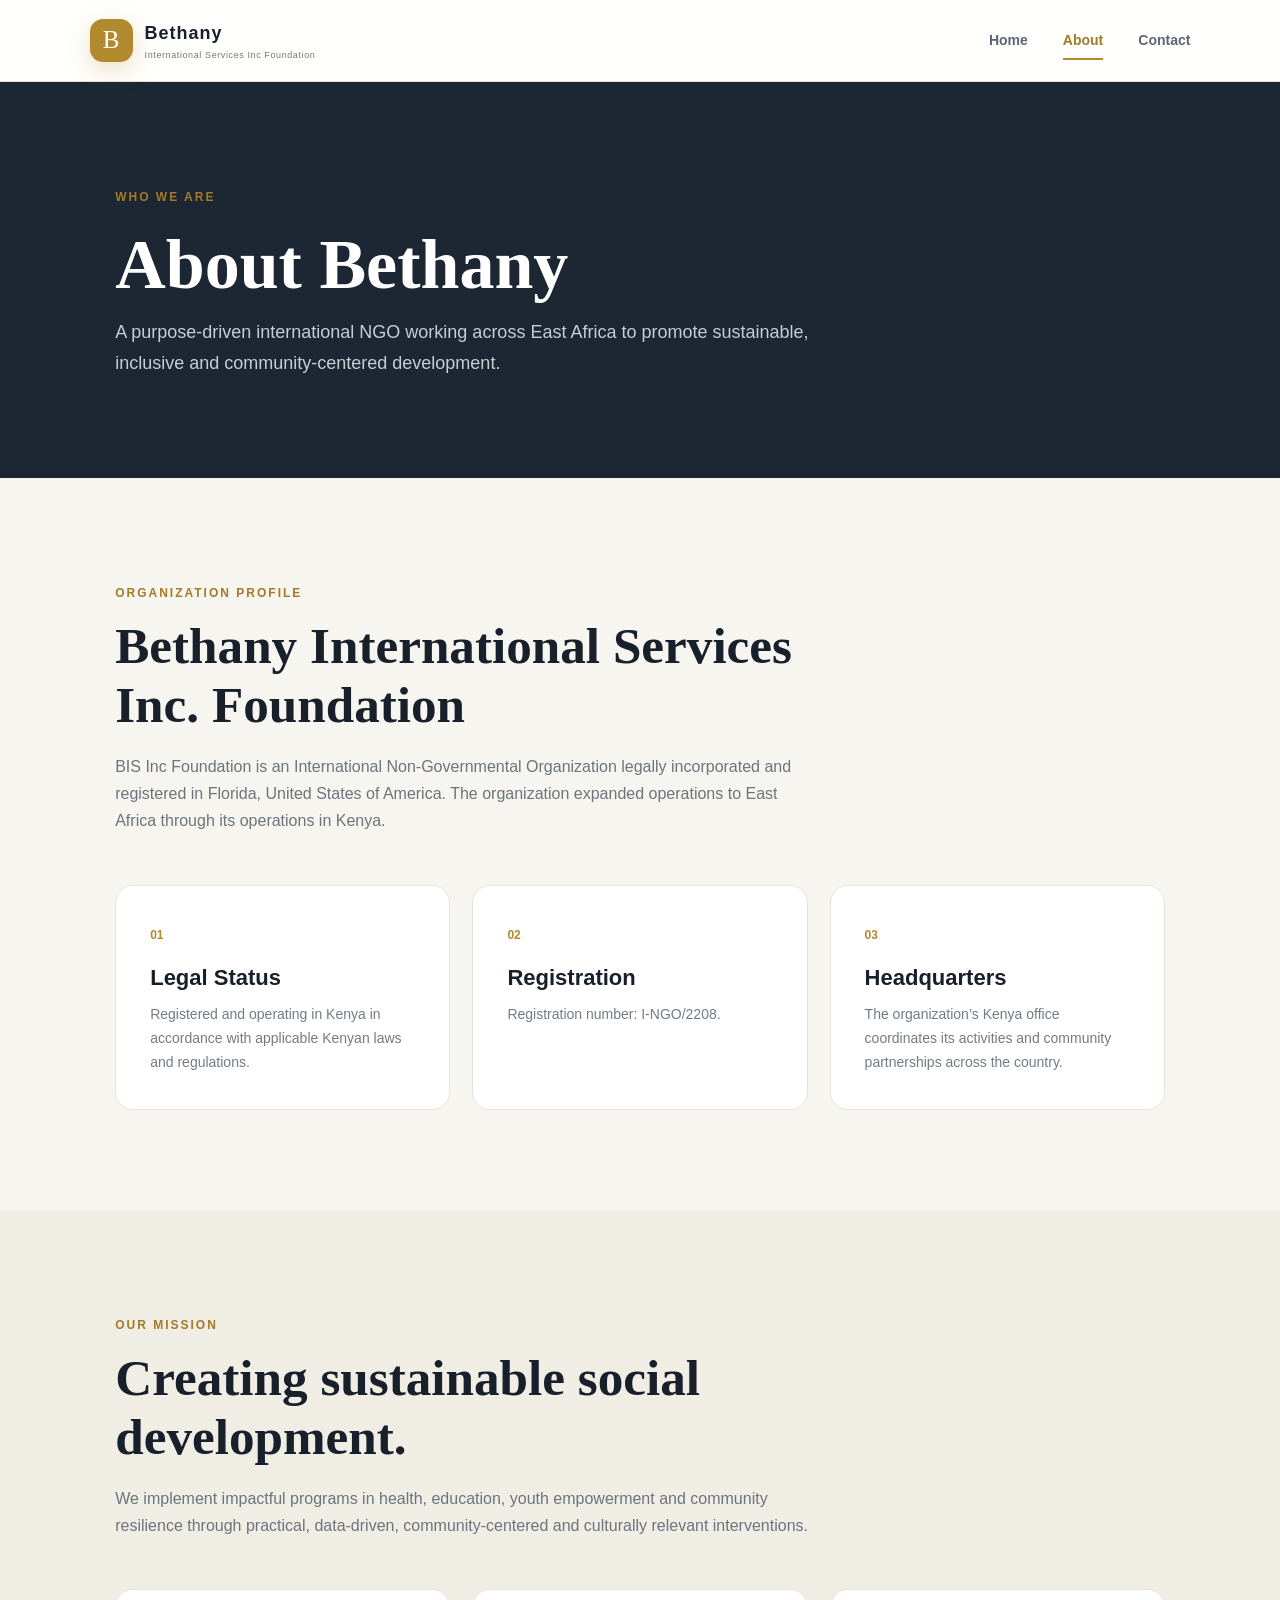
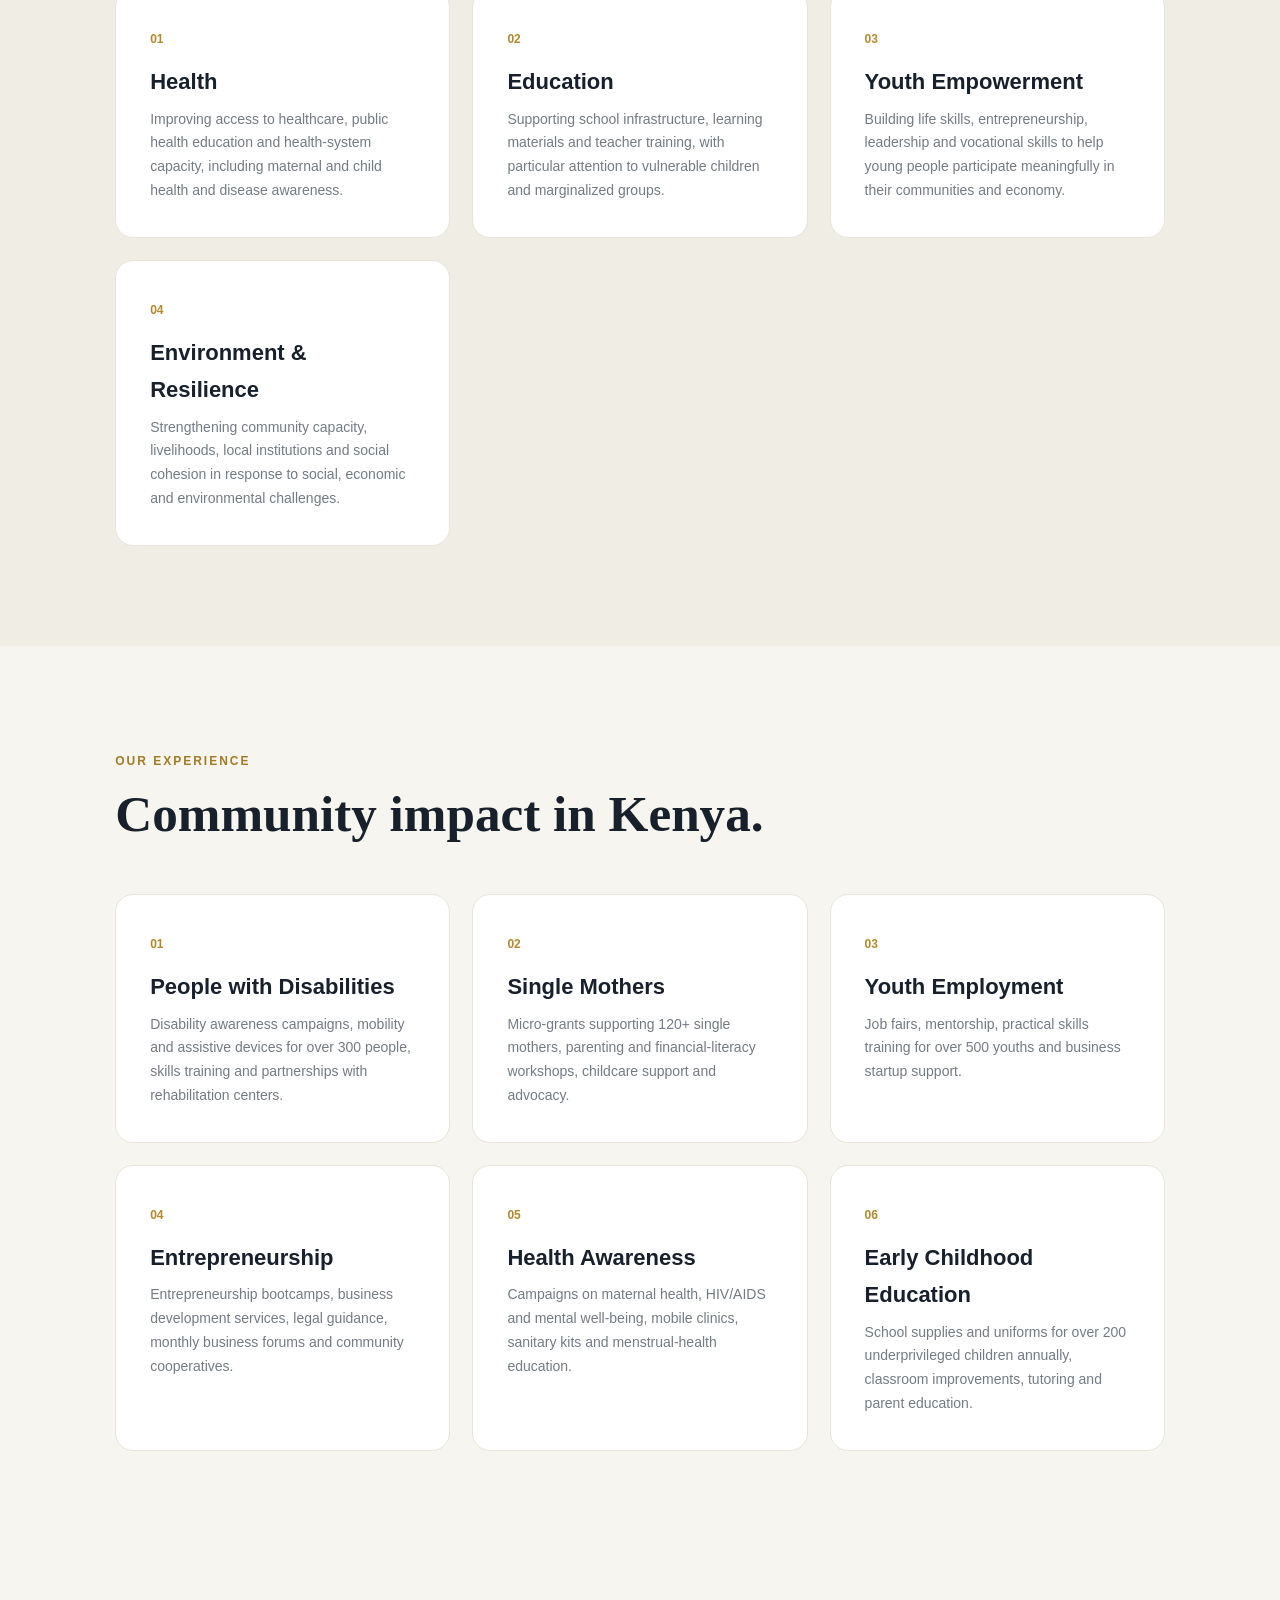
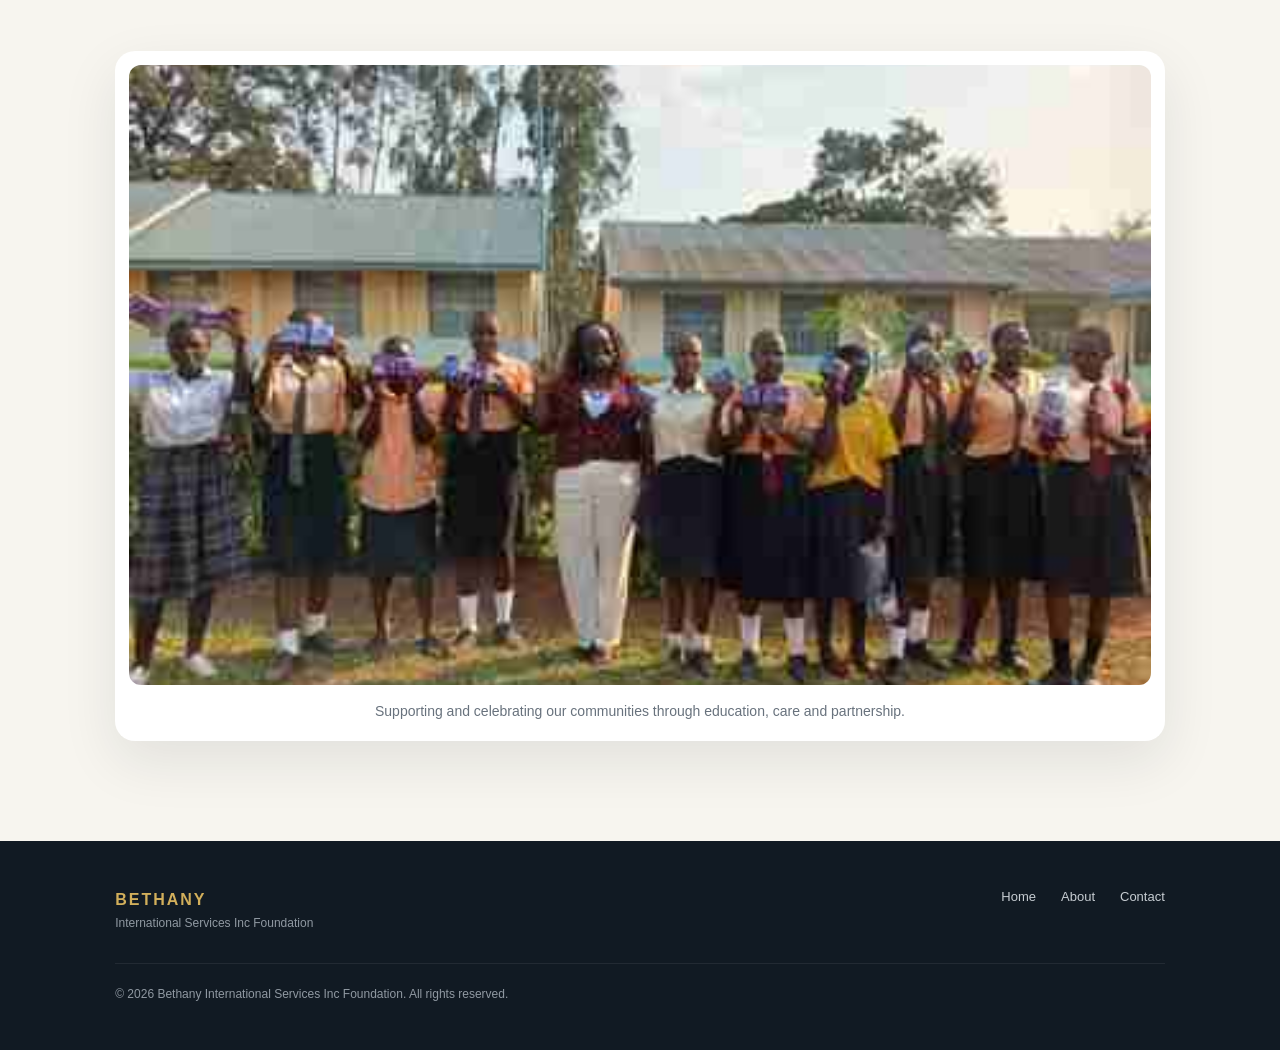
==== commit 01cf02ac: "Update About page location to Kenya" ====
--- a/about.html
+++ b/about.html
@@ -1 +1 @@
-<!DOCTYPE html><html lang="en"><head><meta charset="UTF-8"><meta name="viewport" content="width=device-width,initial-scale=1.0"><title>About | Bethany International Services Inc Foundation</title><link rel="stylesheet" href="Bethany_International_Website/style.css"></head><body><header class="navbar"><a class="brand" href="index.html"><span class="brand-mark">B</span><span><strong>Bethany</strong><small>International Services Inc Foundation</small></span></a><button class="menu-toggle" aria-label="Toggle navigation" aria-expanded="false">☰</button><nav><a href="index.html">Home</a><a class="active" href="about.html">About</a><a href="contact.html">Contact</a></nav></header><section class="page-hero"><span class="eyebrow">WHO WE ARE</span><h1>About Bethany</h1><p>A purpose-driven international NGO working across East Africa to promote sustainable, inclusive and community-centered development.</p></section><section class="section"><div class="section-heading"><span class="eyebrow">ORGANIZATION PROFILE</span><h2>Bethany International Services Inc. Foundation</h2><p>BIS Inc Foundation is an International Non-Governmental Organization legally incorporated and registered in Florida, United States of America. The organization expanded operations to East Africa through a registered branch in Tanzania.</p></div><div class="cards"><article class="info-card"><span>01</span><h3>Legal Status</h3><p>Officially recognized in Tanzania under the Non-Governmental Organizations Act, 2002, on 25 August 2021.</p></article><article class="info-card"><span>02</span><h3>Registration</h3><p>Registration number: I-NGO/2208.</p></article><article class="info-card"><span>03</span><h3>Headquarters</h3><p>The Tanzanian headquarters are in Arusha, serving activities across Tanzania Mainland.</p></article></div></section><section class="section values"><div class="section-heading"><span class="eyebrow">OUR MISSION</span><h2>Creating sustainable social development.</h2><p>We implement impactful programs in health, education, youth empowerment and community resilience through practical, data-driven, community-centered and culturally relevant interventions.</p></div><div class="cards"><article class="info-card"><span>01</span><h3>Health</h3><p>Improving access to healthcare, public health education and health-system capacity, including maternal and child health and disease awareness.</p></article><article class="info-card"><span>02</span><h3>Education</h3><p>Supporting school infrastructure, learning materials and teacher training, with particular attention to vulnerable children and marginalized groups.</p></article><article class="info-card"><span>03</span><h3>Youth Empowerment</h3><p>Building life skills, entrepreneurship, leadership and vocational skills to help young people participate meaningfully in their communities and economy.</p></article><article class="info-card"><span>04</span><h3>Environment & Resilience</h3><p>Strengthening community capacity, livelihoods, local institutions and social cohesion in response to social, economic and environmental challenges.</p></article></div></section><section class="section"><div class="section-heading"><span class="eyebrow">OUR EXPERIENCE</span><h2>Community impact in Arusha.</h2></div><div class="cards"><article class="info-card"><span>01</span><h3>People with Disabilities</h3><p>Disability awareness campaigns, mobility and assistive devices for over 300 people, skills training and partnerships with rehabilitation centers.</p></article><article class="info-card"><span>02</span><h3>Single Mothers</h3><p>Micro-grants supporting 120+ single mothers, parenting and financial-literacy workshops, childcare support and advocacy.</p></article><article class="info-card"><span>03</span><h3>Youth Employment</h3><p>Job fairs, mentorship, practical skills training for over 500 youths and business startup support.</p></article><article class="info-card"><span>04</span><h3>Entrepreneurship</h3><p>Entrepreneurship bootcamps, business development services, legal guidance, monthly business forums and community cooperatives.</p></article><article class="info-card"><span>05</span><h3>Health Awareness</h3><p>Campaigns on maternal health, HIV/AIDS and mental well-being, mobile clinics, sanitary kits and menstrual-health education.</p></article><article class="info-card"><span>06</span><h3>Early Childhood Education</h3><p>School supplies and uniforms for over 200 underprivileged children annually, classroom improvements, tutoring and parent education.</p></article></div></section><section class="section"><figure class="community-photo"><img src="community-outreach.jpg" alt="Bethany community outreach with students at a school"><figcaption>Supporting and celebrating our communities through education, care and partnership.</figcaption></figure></section><footer><div><strong>BETHANY</strong><p>International Services Inc Foundation</p></div><div class="footer-links"><a href="index.html">Home</a><a href="about.html">About</a><a href="contact.html">Contact</a></div><p class="copyright">© 2026 Bethany International Services Inc Foundation. All rights reserved.</p></div></footer><script src="Bethany_International_Website/script.js"></script></body></html>+<!DOCTYPE html><html lang="en"><head><meta charset="UTF-8"><meta name="viewport" content="width=device-width,initial-scale=1.0"><title>About | Bethany International Services Inc Foundation</title><link rel="stylesheet" href="Bethany_International_Website/style.css"></head><body><header class="navbar"><a class="brand" href="index.html"><span class="brand-mark">B</span><span><strong>Bethany</strong><small>International Services Inc Foundation</small></span></a><button class="menu-toggle" aria-label="Toggle navigation" aria-expanded="false">☰</button><nav><a href="index.html">Home</a><a class="active" href="about.html">About</a><a href="contact.html">Contact</a></nav></header><section class="page-hero"><span class="eyebrow">WHO WE ARE</span><h1>About Bethany</h1><p>A purpose-driven international NGO working across East Africa to promote sustainable, inclusive and community-centered development.</p></section><section class="section"><div class="section-heading"><span class="eyebrow">ORGANIZATION PROFILE</span><h2>Bethany International Services Inc. Foundation</h2><p>BIS Inc Foundation is an International Non-Governmental Organization legally incorporated and registered in Florida, United States of America. The organization expanded operations to East Africa through its operations in Kenya.</p></div><div class="cards"><article class="info-card"><span>01</span><h3>Legal Status</h3><p>Registered and operating in Kenya in accordance with applicable Kenyan laws and regulations.</p></article><article class="info-card"><span>02</span><h3>Registration</h3><p>Registration number: I-NGO/2208.</p></article><article class="info-card"><span>03</span><h3>Headquarters</h3><p>The organization’s Kenya office coordinates its activities and community partnerships across the country.</p></article></div></section><section class="section values"><div class="section-heading"><span class="eyebrow">OUR MISSION</span><h2>Creating sustainable social development.</h2><p>We implement impactful programs in health, education, youth empowerment and community resilience through practical, data-driven, community-centered and culturally relevant interventions.</p></div><div class="cards"><article class="info-card"><span>01</span><h3>Health</h3><p>Improving access to healthcare, public health education and health-system capacity, including maternal and child health and disease awareness.</p></article><article class="info-card"><span>02</span><h3>Education</h3><p>Supporting school infrastructure, learning materials and teacher training, with particular attention to vulnerable children and marginalized groups.</p></article><article class="info-card"><span>03</span><h3>Youth Empowerment</h3><p>Building life skills, entrepreneurship, leadership and vocational skills to help young people participate meaningfully in their communities and economy.</p></article><article class="info-card"><span>04</span><h3>Environment & Resilience</h3><p>Strengthening community capacity, livelihoods, local institutions and social cohesion in response to social, economic and environmental challenges.</p></article></div></section><section class="section"><div class="section-heading"><span class="eyebrow">OUR EXPERIENCE</span><h2>Community impact in Kenya.</h2></div><div class="cards"><article class="info-card"><span>01</span><h3>People with Disabilities</h3><p>Disability awareness campaigns, mobility and assistive devices for over 300 people, skills training and partnerships with rehabilitation centers.</p></article><article class="info-card"><span>02</span><h3>Single Mothers</h3><p>Micro-grants supporting 120+ single mothers, parenting and financial-literacy workshops, childcare support and advocacy.</p></article><article class="info-card"><span>03</span><h3>Youth Employment</h3><p>Job fairs, mentorship, practical skills training for over 500 youths and business startup support.</p></article><article class="info-card"><span>04</span><h3>Entrepreneurship</h3><p>Entrepreneurship bootcamps, business development services, legal guidance, monthly business forums and community cooperatives.</p></article><article class="info-card"><span>05</span><h3>Health Awareness</h3><p>Campaigns on maternal health, HIV/AIDS and mental well-being, mobile clinics, sanitary kits and menstrual-health education.</p></article><article class="info-card"><span>06</span><h3>Early Childhood Education</h3><p>School supplies and uniforms for over 200 underprivileged children annually, classroom improvements, tutoring and parent education.</p></article></div></section><section class="section"><figure class="community-photo"><img src="community-outreach.jpg" alt="Bethany community outreach with students at a school"><figcaption>Supporting and celebrating our communities through education, care and partnership.</figcaption></figure></section><footer><div><strong>BETHANY</strong><p>International Services Inc Foundation</p></div><div class="footer-links"><a href="index.html">Home</a><a href="about.html">About</a><a href="contact.html">Contact</a></div><p class="copyright">© 2026 Bethany International Services Inc Foundation. All rights reserved.</p></div></footer><script src="Bethany_International_Website/script.js"></script></body></html>
--- a/Bethany_International_Website/style.css
+++ b/Bethany_International_Website/style.css
@@ -1 +1,45 @@
-*{box-sizing:border-box;margin:0;padding:0}html{scroll-behavior:smooth}body{font-family:'DM Sans',sans-serif;color:#17202b;background:#f7f5ef;line-height:1.7}a{text-decoration:none;color:inherit}.navbar{height:82px;padding:0 7%;display:flex;align-items:center;justify-content:space-between;background:rgba(255,255,255,.92);backdrop-filter:blur(16px);position:sticky;top:0;z-index:20;border-bottom:1px solid #e8e2d4}.brand{display:flex;align-items:center;gap:12px}.brand-mark{width:43px;height:43px;border-radius:13px;display:grid;place-items:center;background:#b28a2e;color:white;font-family:Georgia;font-size:25px;box-shadow:0 8px 25px #b28a2e44}.brand strong{display:block;font-size:18px;letter-spacing:1px}.brand small{display:block;font-size:9px;letter-spacing:.6px;color:#777}.navbar nav{display:flex;gap:35px}.navbar nav a{font-weight:600;font-size:14px;color:#5d6570;position:relative}.navbar nav a:hover,.navbar nav .active{color:#a27b27}.navbar nav .active:after{content:'';height:2px;background:#b28a2e;position:absolute;left:0;right:0;bottom:-8px}.menu-toggle{display:none;border:0;background:none;font-size:26px}.hero{min-height:650px;padding:90px 9%;display:grid;grid-template-columns:1.3fr .7fr;align-items:center;gap:60px;background:radial-gradient(circle at 80% 25%,#e8ddbd 0,#f7f5ef 35%),#f7f5ef}.eyebrow{color:#a27b27;font-size:12px;font-weight:800;letter-spacing:2px}.hero h1,.page-hero h1{font-family:'Playfair Display',serif;font-size:clamp(50px,7vw,82px);line-height:1.04;margin:20px 0}.hero h1 span{color:#a27b27}.hero p{max-width:650px;color:#65707c;font-size:18px}.hero-buttons{display:flex;gap:15px;margin-top:30px;flex-wrap:wrap}.btn{display:inline-block;padding:14px 24px;border-radius:8px;font-weight:700;transition:.25s}.btn:hover{transform:translateY(-3px)}.primary{background:#a27b27;color:white;box-shadow:0 12px 28px #a27b2733}.ghost{border:1px solid #cfc6b3;color:#4e5660}.light{background:white;color:#8d691f}.hero-card{position:relative;min-height:370px;padding:55px 40px;border-radius:28px;background:#1c2733;color:white;display:flex;flex-direction:column;justify-content:center;box-shadow:0 30px 70px #17202b35;overflow:hidden}.glow{position:absolute;width:260px;height:260px;background:#b28a2e55;filter:blur(60px);top:-90px;right:-80px}.card-icon{font-size:42px;color:#d2af5b;position:relative}.hero-card h3{font-family:'Playfair Display';font-size:35px;margin:15px 0 4px;position:relative}.hero-card p,.hero-card span{color:#bdc5cc;position:relative}.line{width:65px;height:3px;background:#b28a2e;margin:28px 0}.stats{display:grid;grid-template-columns:repeat(4,1fr);background:#1c2733;color:white;padding:32px 9%;gap:20px}.stats div{border-right:1px solid #ffffff22;padding-left:25px}.stats div:last-child{border:0}.stats strong{display:block;font-family:'Playfair Display';font-size:25px;color:#d2af5b}.stats span{font-size:12px;color:#aeb7c0}.section{padding:100px 9%}.section-heading{max-width:700px;margin-bottom:50px}.section h2,.split-content h2,.contact-info h2{font-family:'Playfair Display';font-size:clamp(35px,4vw,52px);line-height:1.15;margin:12px 0 18px}.section-heading p,.split-content p,.contact-info>p{color:#6c747c}.cards{display:grid;grid-template-columns:repeat(3,1fr);gap:22px}.info-card{background:white;border:1px solid #e9e4d9;border-radius:18px;padding:34px;transition:.3s}.info-card:hover{transform:translateY(-7px);box-shadow:0 18px 40px #17202b13}.info-card span{color:#b28a2e;font-size:12px;font-weight:bold}.info-card h3{font-size:22px;margin:12px 0 7px}.info-card p{color:#737b84;font-size:14px}.split-section{display:grid;grid-template-columns:1fr 1fr;min-height:520px}.split-image{background:linear-gradient(135deg,#263544,#a27b27);position:relative;overflow:hidden}.split-image:before{content:'BETHANY';position:absolute;font-family:'Playfair Display';font-size:100px;font-weight:bold;color:#ffffff10;transform:rotate(-25deg);top:120px;left:10px}.quote{position:absolute;bottom:60px;left:12%;right:12%;font-family:'Playfair Display';font-size:28px;color:white;line-height:1.35}.split-content{padding:90px 12%;background:#fff}.text-link{display:inline-block;color:#9a7428;font-weight:bold;margin-top:20px}.cta{padding:100px 9%;text-align:center;background:#a27b27;color:white}.cta .eyebrow{color:#f4dfaa}.cta h2{font-family:'Playfair Display';font-size:clamp(34px,5vw,58px);max-width:800px;margin:15px auto 30px;line-height:1.1}.page-hero{padding:100px 9%;background:#1c2733;color:white}.page-hero h1{font-size:clamp(45px,6vw,70px);margin-bottom:15px}.page-hero p{max-width:700px;color:#c6cdd3;font-size:18px}.about-grid{display:grid;grid-template-columns:1fr 1fr;gap:70px;align-items:center}.about-grid p{color:#6d757d;margin:0 0 18px}.certificate-box{background:white;padding:15px;border-radius:18px;box-shadow:0 20px 50px #17202b15}.certificate-box img{display:block;width:100%;border-radius:8px}.certificate-box p{font-size:12px!important;text-align:center;margin:12px 0 0!important;color:#888!important}.values{background:#f0ede5}.cards .info-card:nth-child(4){grid-column:auto}.registration{padding:65px 9%;background:#17222e;color:white;display:flex;justify-content:space-between;align-items:center;gap:30px}.registration h2{font-family:'Playfair Display';font-size:35px;max-width:750px;line-height:1.2;margin-top:8px}.registration .eyebrow{color:#d2af5b}.reg-number{background:#ffffff0c;border:1px solid #ffffff18;padding:25px 30px;border-radius:12px;min-width:270px}.reg-number small{display:block;color:#9da8b1}.reg-number strong{display:block;color:#d2af5b;margin-top:5px}.contact-section{display:grid;grid-template-columns:.8fr 1.2fr;gap:80px}.contact-item{display:flex;gap:15px;align-items:center;margin-top:28px}.contact-item>span{width:45px;height:45px;display:grid;place-items:center;background:#efe6d0;color:#987225;border-radius:50%}.contact-item small,.contact-item strong{display:block}.contact-item small{font-size:11px;color:#8a9096;text-transform:uppercase;letter-spacing:1px}.contact-form{background:white;padding:35px;border-radius:20px;box-shadow:0 20px 50px #17202b12}.contact-form label{display:block;font-size:13px;font-weight:700;margin-bottom:17px}.contact-form input,.contact-form textarea{display:block;width:100%;margin-top:7px;border:1px solid #ddd8ce;border-radius:8px;padding:14px;font:inherit;outline:none;background:#fcfbf8}.contact-form input:focus,.contact-form textarea:focus{border-color:#b28a2e}.contact-form textarea{resize:vertical}.form-message{margin-top:12px;color:#a27b27;font-size:13px}.map-placeholder{min-height:280px;background:linear-gradient(120deg,#d9d1bf,#eee9de);display:grid;place-items:center;text-align:center;padding:50px}.map-placeholder h2{font-family:'Playfair Display';font-size:38px}.map-placeholder p{color:#69717a}footer{background:#111a23;color:white;padding:45px 9%;display:grid;grid-template-columns:1fr auto;gap:30px}footer strong{color:#d2af5b;letter-spacing:2px}footer p{color:#9099a2;font-size:12px}.footer-links{display:flex;gap:25px}.footer-links a{font-size:13px;color:#c7cdd2}.copyright{grid-column:1/-1;border-top:1px solid #ffffff12;padding-top:20px}@media(max-width:800px){.navbar{padding:0 5%}.menu-toggle{display:block}.navbar nav{display:none;position:absolute;top:82px;left:0;right:0;background:white;padding:20px 7%;flex-direction:column;gap:18px;box-shadow:0 15px 30px #0001}.navbar nav.open{display:flex}.hero,.about-grid,.contact-section,.split-section{grid-template-columns:1fr}.hero{padding:65px 7%}.hero-card{min-height:300px}.stats{grid-template-columns:1fr 1fr;padding:28px 7%}.stats div:nth-child(2){border:0}.section{padding:70px 7%}.cards{grid-template-columns:1fr}.split-image{min-height:380px}.split-content{padding:65px 8%}.page-hero{padding:70px 7%}.registration{padding:55px 7%;display:block}.reg-number{margin-top:25px}.contact-section{gap:45px}footer{grid-template-columns:1fr;padding:40px 7%}.footer-links{flex-wrap:wrap}.copyright{grid-column:auto}.brand small{display:none}}+*{box-sizing:border-box;margin:0;padding:0}html{scroll-behavior:smooth}body{font-family:'DM Sans',sans-serif;color:#17202b;background:#f7f5ef;line-height:1.7}a{text-decoration:none;color:inherit}.navbar{height:82px;padding:0 7%;display:flex;align-items:center;justify-content:space-between;background:rgba(255,255,255,.92);backdrop-filter:blur(16px);position:sticky;top:0;z-index:20;border-bottom:1px solid #e8e2d4}.brand{display:flex;align-items:center;gap:12px}.brand-mark{width:43px;height:43px;border-radius:13px;display:grid;place-items:center;background:#b28a2e;color:white;font-family:Georgia;font-size:25px;box-shadow:0 8px 25px #b28a2e44}.brand strong{display:block;font-size:18px;letter-spacing:1px}.brand small{display:block;font-size:9px;letter-spacing:.6px;color:#777}.navbar nav{display:flex;gap:35px}.navbar nav a{font-weight:600;font-size:14px;color:#5d6570;position:relative}.navbar nav a:hover,.navbar nav .active{color:#a27b27}.navbar nav .active:after{content:'';height:2px;background:#b28a2e;position:absolute;left:0;right:0;bottom:-8px}.menu-toggle{display:none;border:0;background:none;font-size:26px}.hero{min-height:650px;padding:90px 9%;display:grid;grid-template-columns:1.3fr .7fr;align-items:center;gap:60px;background:radial-gradient(circle at 80% 25%,#e8ddbd 0,#f7f5ef 35%),#f7f5ef}.eyebrow{color:#a27b27;font-size:12px;font-weight:800;letter-spacing:2px}.hero h1,.page-hero h1{font-family:'Playfair Display',serif;font-size:clamp(50px,7vw,82px);line-height:1.04;margin:20px 0}.hero h1 span{color:#a27b27}.hero p{max-width:650px;color:#65707c;font-size:18px}.hero-buttons{display:flex;gap:15px;margin-top:30px;flex-wrap:wrap}.btn{display:inline-block;padding:14px 24px;border-radius:8px;font-weight:700;transition:.25s}.btn:hover{transform:translateY(-3px)}.primary{background:#a27b27;color:white;box-shadow:0 12px 28px #a27b2733}.ghost{border:1px solid #cfc6b3;color:#4e5660}.light{background:white;color:#8d691f}.hero-card{position:relative;min-height:370px;padding:55px 40px;border-radius:28px;background:#1c2733;color:white;display:flex;flex-direction:column;justify-content:center;box-shadow:0 30px 70px #17202b35;overflow:hidden}.glow{position:absolute;width:260px;height:260px;background:#b28a2e55;filter:blur(60px);top:-90px;right:-80px}.card-icon{font-size:42px;color:#d2af5b;position:relative}.hero-card h3{font-family:'Playfair Display';font-size:35px;margin:15px 0 4px;position:relative}.hero-card p,.hero-card span{color:#bdc5cc;position:relative}.line{width:65px;height:3px;background:#b28a2e;margin:28px 0}.stats{display:grid;grid-template-columns:repeat(4,1fr);background:#1c2733;color:white;padding:32px 9%;gap:20px}.stats div{border-right:1px solid #ffffff22;padding-left:25px}.stats div:last-child{border:0}.stats strong{display:block;font-family:'Playfair Display';font-size:25px;color:#d2af5b}.stats span{font-size:12px;color:#aeb7c0}.section{padding:100px 9%}.section-heading{max-width:700px;margin-bottom:50px}.section h2,.split-content h2,.contact-info h2{font-family:'Playfair Display';font-size:clamp(35px,4vw,52px);line-height:1.15;margin:12px 0 18px}.section-heading p,.split-content p,.contact-info>p{color:#6c747c}.cards{display:grid;grid-template-columns:repeat(3,1fr);gap:22px}.info-card{background:white;border:1px solid #e9e4d9;border-radius:18px;padding:34px;transition:.3s}.info-card:hover{transform:translateY(-7px);box-shadow:0 18px 40px #17202b13}.info-card span{color:#b28a2e;font-size:12px;font-weight:bold}.info-card h3{font-size:22px;margin:12px 0 7px}.info-card p{color:#737b84;font-size:14px}.split-section{display:grid;grid-template-columns:1fr 1fr;min-height:520px}.split-image{background:linear-gradient(135deg,#263544,#a27b27);position:relative;overflow:hidden}.split-image:before{content:'BETHANY';position:absolute;font-family:'Playfair Display';font-size:100px;font-weight:bold;color:#ffffff10;transform:rotate(-25deg);top:120px;left:10px}.quote{position:absolute;bottom:60px;left:12%;right:12%;font-family:'Playfair Display';font-size:28px;color:white;line-height:1.35}.split-content{padding:90px 12%;background:#fff}.text-link{display:inline-block;color:#9a7428;font-weight:bold;margin-top:20px}.cta{padding:100px 9%;text-align:center;background:#a27b27;color:white}.cta .eyebrow{color:#f4dfaa}.cta h2{font-family:'Playfair Display';font-size:clamp(34px,5vw,58px);max-width:800px;margin:15px auto 30px;line-height:1.1}.page-hero{padding:100px 9%;background:#1c2733;color:white}.page-hero h1{font-size:clamp(45px,6vw,70px);margin-bottom:15px}.page-hero p{max-width:700px;color:#c6cdd3;font-size:18px}.about-grid{display:grid;grid-template-columns:1fr 1fr;gap:70px;align-items:center}.about-grid p{color:#6d757d;margin:0 0 18px}.certificate-box{background:white;padding:15px;border-radius:18px;box-shadow:0 20px 50px #17202b15}.certificate-box img{display:block;width:100%;border-radius:8px}.certificate-box p{font-size:12px!important;text-align:center;margin:12px 0 0!important;color:#888!important}.values{background:#f0ede5}.cards .info-card:nth-child(4){grid-column:auto}.registration{padding:65px 9%;background:#17222e;color:white;display:flex;justify-content:space-between;align-items:center;gap:30px}.registration h2{font-family:'Playfair Display';font-size:35px;max-width:750px;line-height:1.2;margin-top:8px}.registration .eyebrow{color:#d2af5b}.reg-number{background:#ffffff0c;border:1px solid #ffffff18;padding:25px 30px;border-radius:12px;min-width:270px}.reg-number small{display:block;color:#9da8b1}.reg-number strong{display:block;color:#d2af5b;margin-top:5px}.contact-section{display:grid;grid-template-columns:.8fr 1.2fr;gap:80px}.contact-item{display:flex;gap:15px;align-items:center;margin-top:28px}.contact-item>span{width:45px;height:45px;display:grid;place-items:center;background:#efe6d0;color:#987225;border-radius:50%}.contact-item small,.contact-item strong{display:block}.contact-item small{font-size:11px;color:#8a9096;text-transform:uppercase;letter-spacing:1px}.contact-form{background:white;padding:35px;border-radius:20px;box-shadow:0 20px 50px #17202b12}.contact-form label{display:block;font-size:13px;font-weight:700;margin-bottom:17px}.contact-form input,.contact-form textarea{display:block;width:100%;margin-top:7px;border:1px solid #ddd8ce;border-radius:8px;padding:14px;font:inherit;outline:none;background:#fcfbf8}.contact-form input:focus,.contact-form textarea:focus{border-color:#b28a2e}.contact-form textarea{resize:vertical}.form-message{margin-top:12px;color:#a27b27;font-size:13px}.map-placeholder{min-height:280px;background:linear-gradient(120deg,#d9d1bf,#eee9de);display:grid;place-items:center;text-align:center;padding:50px}.map-placeholder h2{font-family:'Playfair Display';font-size:38px}.map-placeholder p{color:#69717a}footer{background:#111a23;color:white;padding:45px 9%;display:grid;grid-template-columns:1fr auto;gap:30px}footer strong{color:#d2af5b;letter-spacing:2px}footer p{color:#9099a2;font-size:12px}.footer-links{display:flex;gap:25px}.footer-links a{font-size:13px;color:#c7cdd2}.copyright{grid-column:1/-1;border-top:1px solid #ffffff12;padding-top:20px}@media(max-width:800px){.navbar{padding:0 5%}.menu-toggle{display:block}.navbar nav{display:none;position:absolute;top:82px;left:0;right:0;background:white;padding:20px 7%;flex-direction:column;gap:18px;box-shadow:0 15px 30px #0001}.navbar nav.open{display:flex}.hero,.about-grid,.contact-section,.split-section{grid-template-columns:1fr}.hero{padding:65px 7%}.hero-card{min-height:300px}.stats{grid-template-columns:1fr 1fr;padding:28px 7%}.stats div:nth-child(2){border:0}.section{padding:70px 7%}.cards{grid-template-columns:1fr}.split-image{min-height:380px}.split-content{padding:65px 8%}.page-hero{padding:70px 7%}.registration{padding:55px 7%;display:block}.reg-number{margin-top:25px}.contact-section{gap:45px}footer{grid-template-columns:1fr;padding:40px 7%}.footer-links{flex-wrap:wrap}.copyright{grid-column:auto}.brand small{display:none}}
+/* Site-wide refresh: consistent pages, accessible controls and responsive layouts */
+@import url('https://fonts.googleapis.com/css2?family=DM+Sans:wght@400;500;600;700;800&family=Playfair+Display:wght@600;700&display=swap');
+:root{--gold:#a27b27;--ink:#17202b;--muted:#68727d;--paper:#f7f5ef}
+body{font-family:'DM Sans',sans-serif;color:var(--ink);background:var(--paper)}
+a:focus-visible,button:focus-visible,input:focus-visible,textarea:focus-visible{outline:3px solid #d2af5b;outline-offset:3px}
+button{font:inherit}
+.menu-toggle{cursor:pointer;border-radius:8px;padding:6px 10px}
+.community-photo{max-width:1120px;margin:0 auto;background:#fff;padding:14px;border-radius:20px;box-shadow:0 20px 55px #17202b18;overflow:hidden}
+.community-photo img{display:block;width:100%;max-height:620px;object-fit:cover;object-position:center 55%;border-radius:12px}
+.community-photo figcaption{text-align:center;color:#68727d;padding:15px 8px 3px;font-size:14px}
+.split-image{background-image:linear-gradient(0deg,#10192388,#10192322),url('../community-outreach.jpg');background-size:cover;background-position:center}
+.info-card{height:100%}
+.contact-form button{font:inherit}
+.contact-form button:hover{filter:brightness(1.08);transform:translateY(-2px)}
+footer a:hover{color:#d2af5b}
+@media(max-width:800px){
+ .navbar{height:74px;padding:0 5%}
+ .menu-toggle{display:block}
+ .navbar nav{display:none;position:absolute;top:74px;left:0;right:0;background:#fff;padding:22px 6%;box-shadow:0 18px 28px #17202b18;flex-direction:column;gap:20px}
+ .navbar nav.open{display:flex}
+ .hero{grid-template-columns:1fr;padding:70px 7%;gap:35px}
+ .cards{grid-template-columns:repeat(2,minmax(0,1fr))}
+ .about-grid,.contact-section,.split-section{grid-template-columns:1fr}
+ .contact-section{gap:35px}
+ .split-image{min-height:360px}
+ .section{padding:75px 7%}
+ .community-photo{margin:0}
+}
+@media(max-width:520px){
+ .brand small{font-size:8px}
+ .hero h1{font-size:clamp(43px,12vw,58px)}
+ .hero-card{min-height:280px;padding:35px 28px}
+ .cards,.stats{grid-template-columns:1fr}
+ .stats div{border-right:0;border-bottom:1px solid #ffffff22;padding:12px 0}
+ .stats div:last-child{border:0}
+ .section{padding:58px 6%}
+ .page-hero{padding:68px 7%}
+ .page-hero h1{font-size:clamp(42px,12vw,58px)}
+ .contact-form{padding:24px}
+ .community-photo img{max-height:390px}
+ .footer-links{flex-wrap:wrap;gap:14px}
+ footer{padding:38px 7%;grid-template-columns:1fr}
+ .copyright{grid-column:auto}
+}
